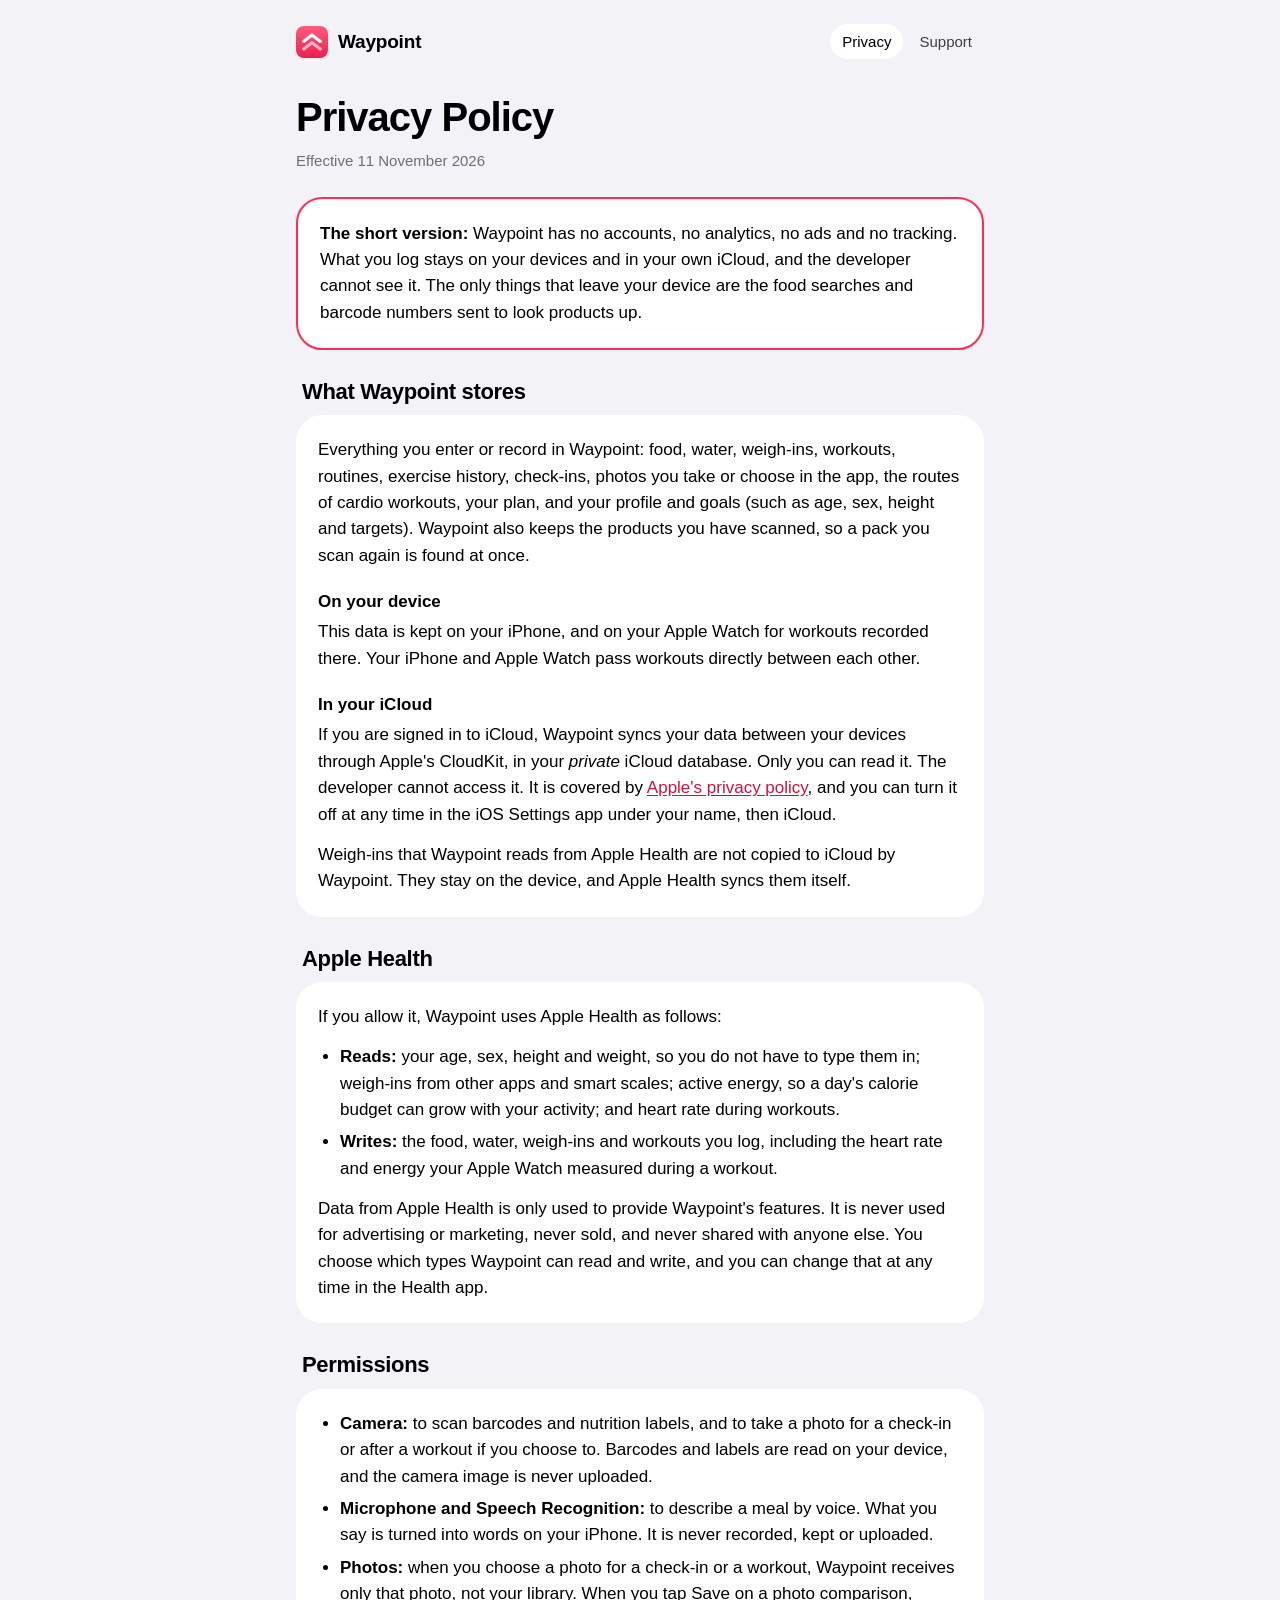
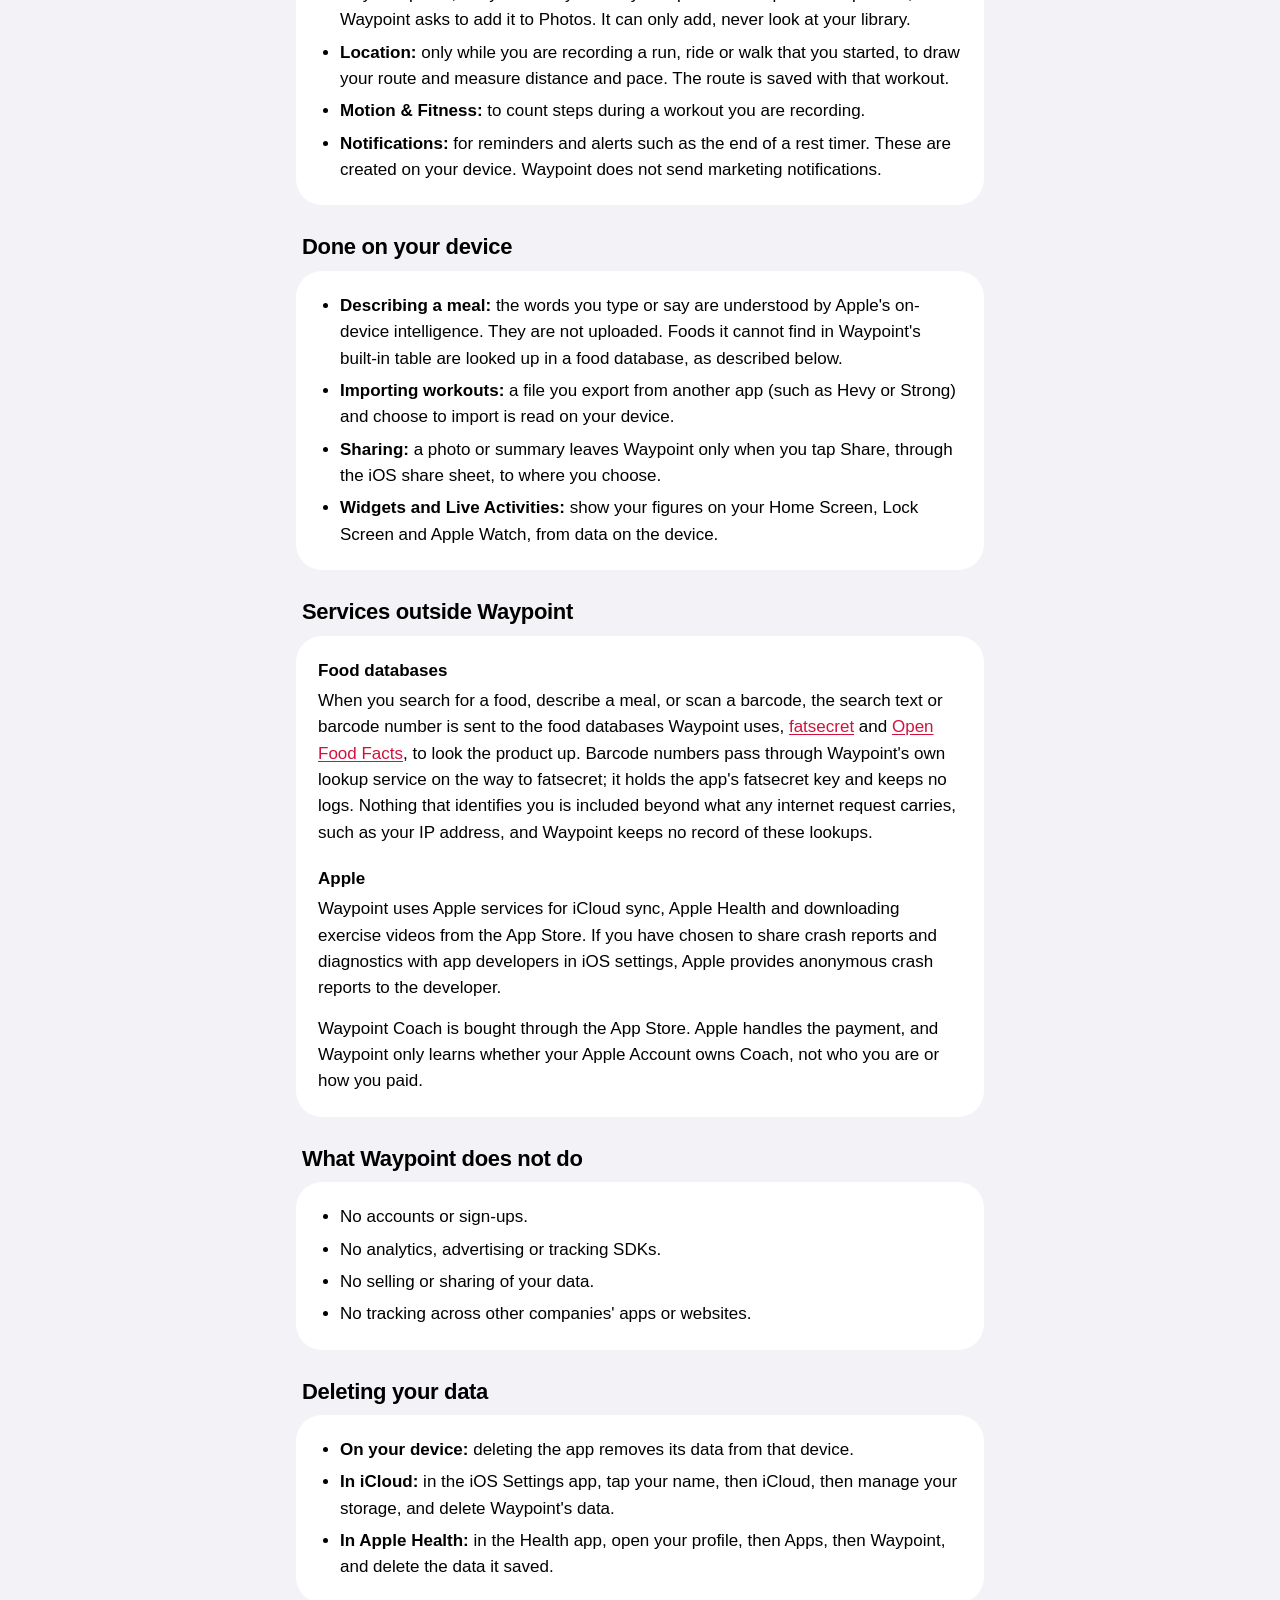
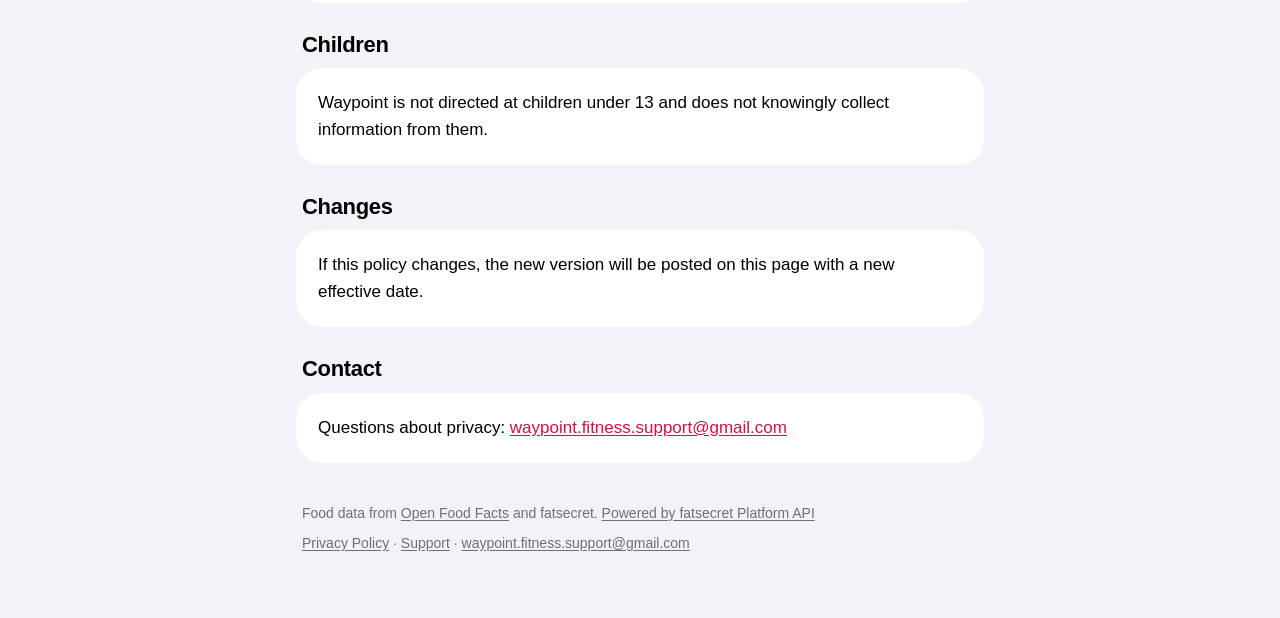
==== privacy.html @ 5600d0b0 "Updates to privacy policy" ====
<!DOCTYPE html>
<html lang="en">
<head>
<meta charset="utf-8">
<meta name="viewport" content="width=device-width, initial-scale=1">
<title>Waypoint Privacy Policy</title>
<meta name="description" content="How Waypoint handles your data.">
<meta name="theme-color" content="#f2f2f7" media="(prefers-color-scheme: light)">
<meta name="theme-color" content="#131922" media="(prefers-color-scheme: dark)">
<link rel="icon" type="image/png" href="images/favicon.png">
<link rel="apple-touch-icon" href="images/apple-touch-icon.png">
<link rel="stylesheet" href="styles.css">
</head>
<body>
<main>
<header class="site-header">
  <a class="brand" href="index.html"><img src="images/icon-256.png" alt="" width="32" height="32">Waypoint</a>
  <nav><a href="privacy.html" aria-current="page">Privacy</a><a href="support.html">Support</a></nav>
</header>

<h1>Privacy Policy</h1>
<p class="meta">Effective 11 November 2026</p>

<div class="card highlight">
  <p><strong>The short version:</strong> Waypoint has no accounts, no analytics, no ads and no tracking. What you log stays on your devices and in your own iCloud, and the developer cannot see it. The only things that leave your device are the food searches and barcode numbers sent to look products up.</p>
</div>

<section class="section">
<h2>What Waypoint stores</h2>
<div class="card">
  <p>Everything you enter or record in Waypoint: food, water, weigh-ins, workouts, routines, exercise history, check-ins, photos you take or choose in the app, the routes of cardio workouts, your plan, and your profile and goals (such as age, sex, height and targets). Waypoint also keeps the products you have scanned, so a pack you scan again is found at once.</p>
  <h3>On your device</h3>
  <p>This data is kept on your iPhone, and on your Apple Watch for workouts recorded there. Your iPhone and Apple Watch pass workouts directly between each other.</p>
  <h3>In your iCloud</h3>
  <p>If you are signed in to iCloud, Waypoint syncs your data between your devices through Apple's CloudKit, in your <em>private</em> iCloud database. Only you can read it. The developer cannot access it. It is covered by <a href="https://www.apple.com/legal/privacy/">Apple's privacy policy</a>, and you can turn it off at any time in the iOS Settings app under your name, then iCloud.</p>
  <p>Weigh-ins that Waypoint reads from Apple Health are not copied to iCloud by Waypoint. They stay on the device, and Apple Health syncs them itself.</p>
</div>
</section>

<section class="section">
<h2>Apple Health</h2>
<div class="card">
  <p>If you allow it, Waypoint uses Apple Health as follows:</p>
  <ul>
    <li><strong>Reads:</strong> your age, sex, height and weight, so you do not have to type them in; weigh-ins from other apps and smart scales; active energy, so a day's calorie budget can grow with your activity; and heart rate during workouts.</li>
    <li><strong>Writes:</strong> the food, water, weigh-ins and workouts you log, including the heart rate and energy your Apple Watch measured during a workout.</li>
  </ul>
  <p>Data from Apple Health is only used to provide Waypoint's features. It is never used for advertising or marketing, never sold, and never shared with anyone else. You choose which types Waypoint can read and write, and you can change that at any time in the Health app.</p>
</div>
</section>

<section class="section">
<h2>Permissions</h2>
<div class="card">
  <ul>
    <li><strong>Camera:</strong> to scan barcodes and nutrition labels, and to take a photo for a check-in or after a workout if you choose to. Barcodes and labels are read on your device, and the camera image is never uploaded.</li>
    <li><strong>Microphone and Speech Recognition:</strong> to describe a meal by voice. What you say is turned into words on your iPhone. It is never recorded, kept or uploaded.</li>
    <li><strong>Photos:</strong> when you choose a photo for a check-in or a workout, Waypoint receives only that photo, not your library. When you tap Save on a photo comparison, Waypoint asks to add it to Photos. It can only add, never look at your library.</li>
    <li><strong>Location:</strong> only while you are recording a run, ride or walk that you started, to draw your route and measure distance and pace. The route is saved with that workout.</li>
    <li><strong>Motion &amp; Fitness:</strong> to count steps during a workout you are recording.</li>
    <li><strong>Notifications:</strong> for reminders and alerts such as the end of a rest timer. These are created on your device. Waypoint does not send marketing notifications.</li>
  </ul>
</div>
</section>

<section class="section">
<h2>Done on your device</h2>
<div class="card">
  <ul>
    <li><strong>Describing a meal:</strong> the words you type or say are understood by Apple's on-device intelligence. They are not uploaded. Foods it cannot find in Waypoint's built-in table are looked up in a food database, as described below.</li>
    <li><strong>Importing workouts:</strong> a file you export from another app (such as Hevy or Strong) and choose to import is read on your device.</li>
    <li><strong>Sharing:</strong> a photo or summary leaves Waypoint only when you tap Share, through the iOS share sheet, to where you choose.</li>
    <li><strong>Widgets and Live Activities:</strong> show your figures on your Home Screen, Lock Screen and Apple Watch, from data on the device.</li>
  </ul>
</div>
</section>

<section class="section">
<h2>Services outside Waypoint</h2>
<div class="card">
  <h3>Food databases</h3>
  <p>When you search for a food, describe a meal, or scan a barcode, the search text or barcode number is sent to the food databases Waypoint uses, <a href="https://platform.fatsecret.com">fatsecret</a> and <a href="https://world.openfoodfacts.org">Open Food Facts</a>, to look the product up. Barcode numbers pass through Waypoint's own lookup service on the way to fatsecret; it holds the app's fatsecret key and keeps no logs. Nothing that identifies you is included beyond what any internet request carries, such as your IP address, and Waypoint keeps no record of these lookups.</p>
  <h3>Apple</h3>
  <p>Waypoint uses Apple services for iCloud sync, Apple Health and downloading exercise videos from the App Store. If you have chosen to share crash reports and diagnostics with app developers in iOS settings, Apple provides anonymous crash reports to the developer.</p>
  <p>Waypoint Coach is bought through the App Store. Apple handles the payment, and Waypoint only learns whether your Apple Account owns Coach, not who you are or how you paid.</p>
</div>
</section>

<section class="section">
<h2>What Waypoint does not do</h2>
<div class="card">
  <ul>
    <li>No accounts or sign-ups.</li>
    <li>No analytics, advertising or tracking SDKs.</li>
    <li>No selling or sharing of your data.</li>
    <li>No tracking across other companies' apps or websites.</li>
  </ul>
</div>
</section>

<section class="section">
<h2 id="deleting">Deleting your data</h2>
<div class="card">
  <ul>
    <li><strong>On your device:</strong> deleting the app removes its data from that device.</li>
    <li><strong>In iCloud:</strong> in the iOS Settings app, tap your name, then iCloud, then manage your storage, and delete Waypoint's data.</li>
    <li><strong>In Apple Health:</strong> in the Health app, open your profile, then Apps, then Waypoint, and delete the data it saved.</li>
  </ul>
</div>
</section>

<section class="section">
<h2>Children</h2>
<div class="card"><p>Waypoint is not directed at children under 13 and does not knowingly collect information from them.</p></div>
</section>

<section class="section">
<h2>Changes</h2>
<div class="card"><p>If this policy changes, the new version will be posted on this page with a new effective date.</p></div>
</section>

<section class="section">
<h2>Contact</h2>
<div class="card"><p>Questions about privacy: <a href="mailto:waypoint.fitness.support@gmail.com">waypoint.fitness.support@gmail.com</a></p></div>
</section>

<footer>
  <p>Food data from <a href="https://world.openfoodfacts.org">Open Food Facts</a> and fatsecret.
<!-- Begin fatsecret Platform API HTML Attribution Snippet -->
<a href="https://platform.fatsecret.com">Powered by fatsecret Platform API</a>
<!-- End fatsecret Platform API HTML Attribution Snippet --></p>
  <p><a href="privacy.html">Privacy Policy</a> &middot; <a href="support.html">Support</a> &middot; <a href="mailto:waypoint.fitness.support@gmail.com">waypoint.fitness.support@gmail.com</a></p>
</footer>
</main>
</body>
</html>
---- styles.css ----
/* Waypoint's site, in the app's own look: the default theme's grouped grey and
   white in light, its slate in dark, and the Move-ring pink as the one accent. */

:root {
  --canvas: #f2f2f7;
  --panel: #ffffff;
  --text: #000000;
  --secondary: #3c3c43;
  --tertiary: #6e6e76;
  --rule: #e3e3e8;
  --pink: #ff2d55;
  /* The pink darkened for text, so links clear 4.5:1 on white and grey. */
  --link: #d1123e;
  --training: #007aff;
  --weight: #af52de;
  --protein: #2bba4f;
  --radius: 26px;
}

@media (prefers-color-scheme: dark) {
  :root {
    --canvas: #131922;
    --panel: #202835;
    --text: #ffffff;
    --secondary: #c9d3e6;
    --tertiary: #9aa6bc;
    --rule: #2d3747;
    --pink: #ff375f;
    --link: #ff5c7a;
    --training: #0a84ff;
    --weight: #bf5af2;
    --protein: #30db5b;
  }
}

* { box-sizing: border-box; }

html { -webkit-text-size-adjust: 100%; }

body {
  margin: 0;
  background: var(--canvas);
  color: var(--text);
  font: 17px/1.55 -apple-system, BlinkMacSystemFont, "SF Pro Text", "Helvetica Neue", Arial, sans-serif;
}

main {
  max-width: 720px;
  margin: 0 auto;
  padding: 24px 16px 56px;
}

a { color: var(--link); text-underline-offset: 2px; }

/* Header */

.site-header {
  display: flex;
  align-items: center;
  justify-content: space-between;
  gap: 16px;
  margin-bottom: 36px;
}

.brand {
  display: flex;
  align-items: center;
  gap: 10px;
  color: var(--text);
  text-decoration: none;
  font-weight: 700;
  font-size: 19px;
  letter-spacing: -0.01em;
}

.brand img { width: 32px; height: 32px; border-radius: 8px; }

.site-header nav { display: flex; gap: 4px; }

.site-header nav a {
  color: var(--secondary);
  text-decoration: none;
  font-size: 15px;
  font-weight: 500;
  padding: 6px 12px;
  border-radius: 999px;
}

.site-header nav a:hover { color: var(--text); }

.site-header nav a[aria-current="page"] {
  color: var(--text);
  background: var(--panel);
}

/* Type */

h1 {
  font-size: 40px;
  line-height: 1.1;
  margin: 0 0 10px;
  letter-spacing: -0.025em;
}

h2 {
  font-size: 22px;
  line-height: 1.25;
  margin: 0 0 10px;
  letter-spacing: -0.015em;
}

h3 { font-size: 17px; margin: 20px 0 4px; }

p, ul { margin: 0 0 14px; }

ul { padding-left: 22px; }

li { margin-bottom: 6px; }

.lede { font-size: 19px; color: var(--secondary); margin-bottom: 28px; }

.meta { color: var(--tertiary); font-size: 15px; margin-bottom: 24px; }

/* Cards, as the app's panels */

.card {
  background: var(--panel);
  border-radius: var(--radius);
  padding: 22px 22px 8px;
  margin-bottom: 14px;
}

.card > :last-child { margin-bottom: 14px; }

.card h3:first-child { margin-top: 0; }

.card.highlight { border: 2px solid var(--pink); }

/* Home */

.hero {
  position: relative;
  overflow: hidden;
  background: var(--panel);
  border-radius: var(--radius);
  padding: 36px 24px 32px;
  margin-bottom: 14px;
}

.hero .chevrons {
  position: absolute;
  right: -40px;
  top: -30px;
  width: 260px;
  height: auto;
  color: var(--pink);
  opacity: 0.12;
  pointer-events: none;
}

.hero > * { position: relative; }

.hero .icon {
  width: 88px;
  height: 88px;
  border-radius: 20px;
  margin-bottom: 18px;
  box-shadow: 0 8px 24px rgba(255, 45, 85, 0.25);
}

.hero h1 { font-size: 44px; }

.hero .lede { margin-bottom: 0; }

.features {
  display: grid;
  grid-template-columns: repeat(2, minmax(0, 1fr));
  gap: 14px;
  margin-bottom: 14px;
}

.feature {
  background: var(--panel);
  border-radius: var(--radius);
  padding: 20px;
}

.feature .dot {
  display: block;
  width: 12px;
  height: 12px;
  border-radius: 50%;
  margin-bottom: 12px;
}

.feature h2 { font-size: 19px; margin-bottom: 6px; }

.feature p { color: var(--secondary); font-size: 15px; margin: 0; }

.links {
  display: grid;
  grid-template-columns: repeat(auto-fit, minmax(200px, 1fr));
  gap: 14px;
}

.link-card {
  display: block;
  background: var(--panel);
  border-radius: var(--radius);
  padding: 18px 20px;
  color: var(--text);
  text-decoration: none;
}

.link-card strong { display: block; font-size: 17px; }

.link-card span { color: var(--secondary); font-size: 15px; }

.link-card:hover strong { color: var(--link); }

/* Policy sections */

.section { margin-top: 28px; }

.section > h2 { padding: 0 6px; }

/* Footer */

footer {
  margin-top: 40px;
  padding: 0 6px;
  color: var(--tertiary);
  font-size: 14px;
}

footer p { margin: 0 0 8px; }

footer a { color: var(--tertiary); }

@media (max-width: 480px) {
  .features { grid-template-columns: 1fr; }
  h1 { font-size: 34px; }
  .hero h1 { font-size: 38px; }
  .site-header nav a { padding: 6px 9px; }
  .card { padding: 18px 18px 6px; }
}
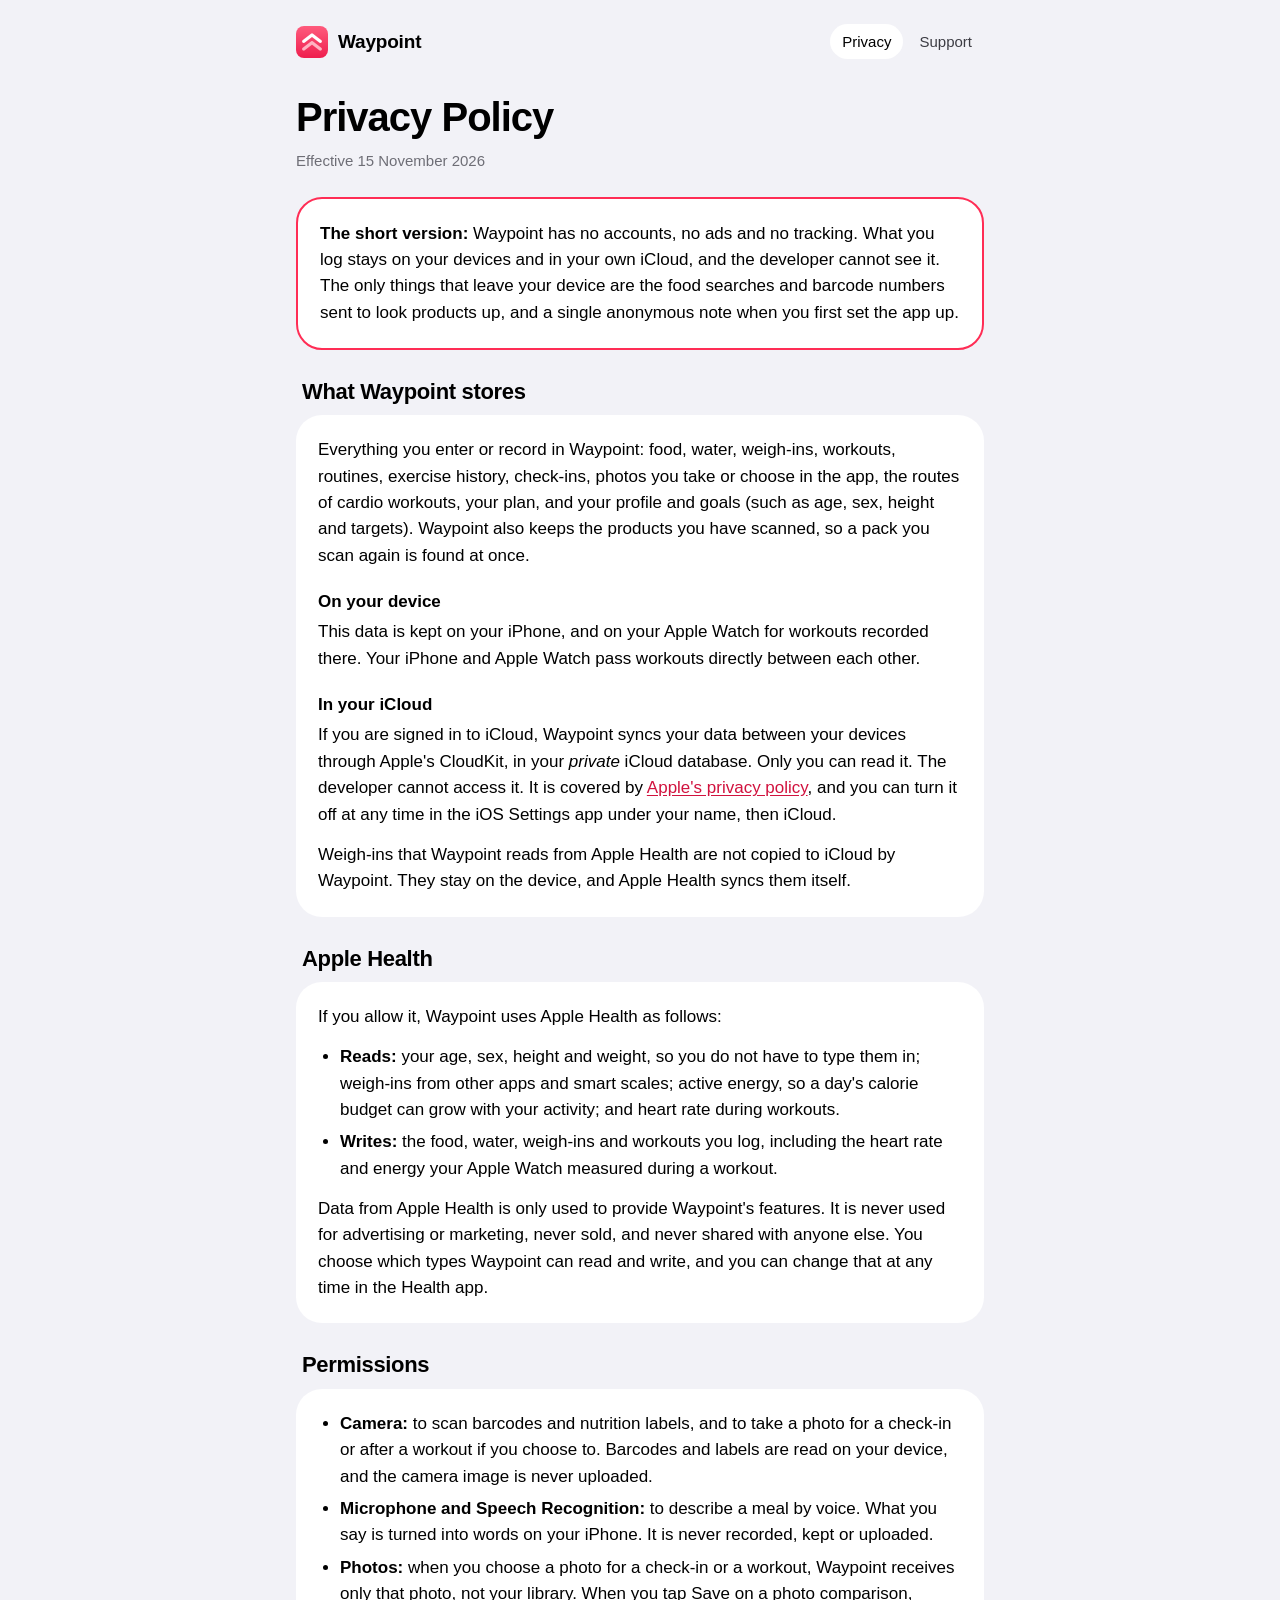
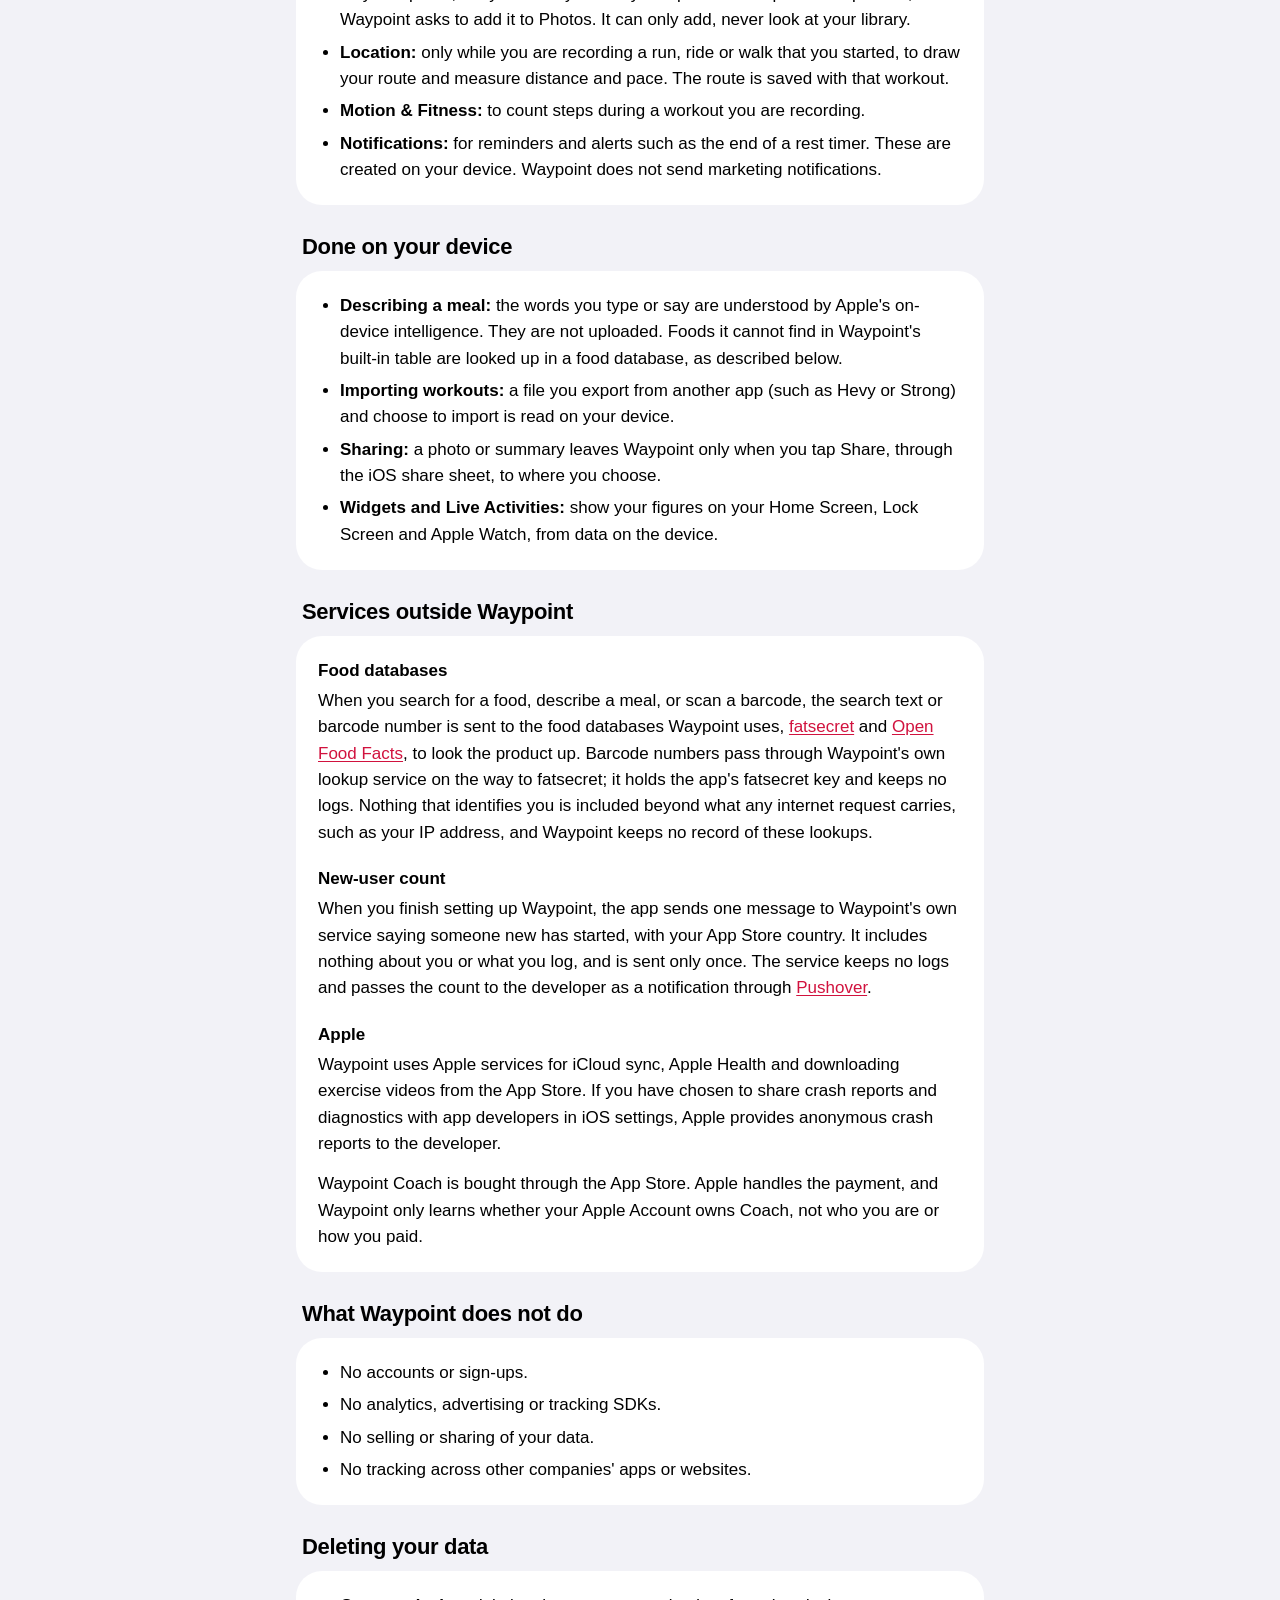
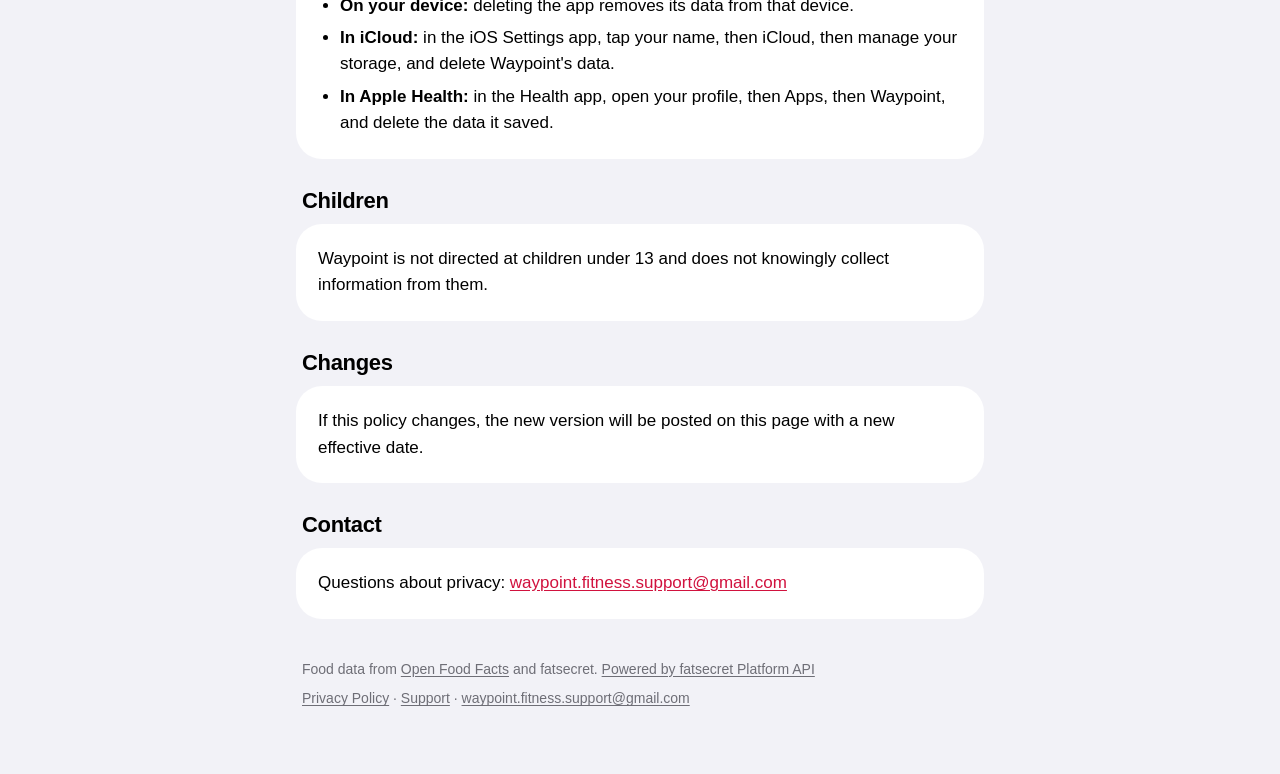
==== commit 63e85439: "Privacy policy: the new-user count Waypoint 1.1 sends one anonymous message when onboarding finishes" ====
--- a/privacy.html
+++ b/privacy.html
@@ -19,10 +19,10 @@
 </header>
 
 <h1>Privacy Policy</h1>
-<p class="meta">Effective 11 November 2026</p>
+<p class="meta">Effective 15 November 2026</p>
 
 <div class="card highlight">
-  <p><strong>The short version:</strong> Waypoint has no accounts, no analytics, no ads and no tracking. What you log stays on your devices and in your own iCloud, and the developer cannot see it. The only things that leave your device are the food searches and barcode numbers sent to look products up.</p>
+  <p><strong>The short version:</strong> Waypoint has no accounts, no ads and no tracking. What you log stays on your devices and in your own iCloud, and the developer cannot see it. The only things that leave your device are the food searches and barcode numbers sent to look products up, and a single anonymous note when you first set the app up.</p>
 </div>
 
 <section class="section">
@@ -80,6 +80,8 @@
 <div class="card">
   <h3>Food databases</h3>
   <p>When you search for a food, describe a meal, or scan a barcode, the search text or barcode number is sent to the food databases Waypoint uses, <a href="https://platform.fatsecret.com">fatsecret</a> and <a href="https://world.openfoodfacts.org">Open Food Facts</a>, to look the product up. Barcode numbers pass through Waypoint's own lookup service on the way to fatsecret; it holds the app's fatsecret key and keeps no logs. Nothing that identifies you is included beyond what any internet request carries, such as your IP address, and Waypoint keeps no record of these lookups.</p>
+  <h3>New-user count</h3>
+  <p>When you finish setting up Waypoint, the app sends one message to Waypoint's own service saying someone new has started, with your App Store country. It includes nothing about you or what you log, and is sent only once. The service keeps no logs and passes the count to the developer as a notification through <a href="https://pushover.net">Pushover</a>.</p>
   <h3>Apple</h3>
   <p>Waypoint uses Apple services for iCloud sync, Apple Health and downloading exercise videos from the App Store. If you have chosen to share crash reports and diagnostics with app developers in iOS settings, Apple provides anonymous crash reports to the developer.</p>
   <p>Waypoint Coach is bought through the App Store. Apple handles the payment, and Waypoint only learns whether your Apple Account owns Coach, not who you are or how you paid.</p>
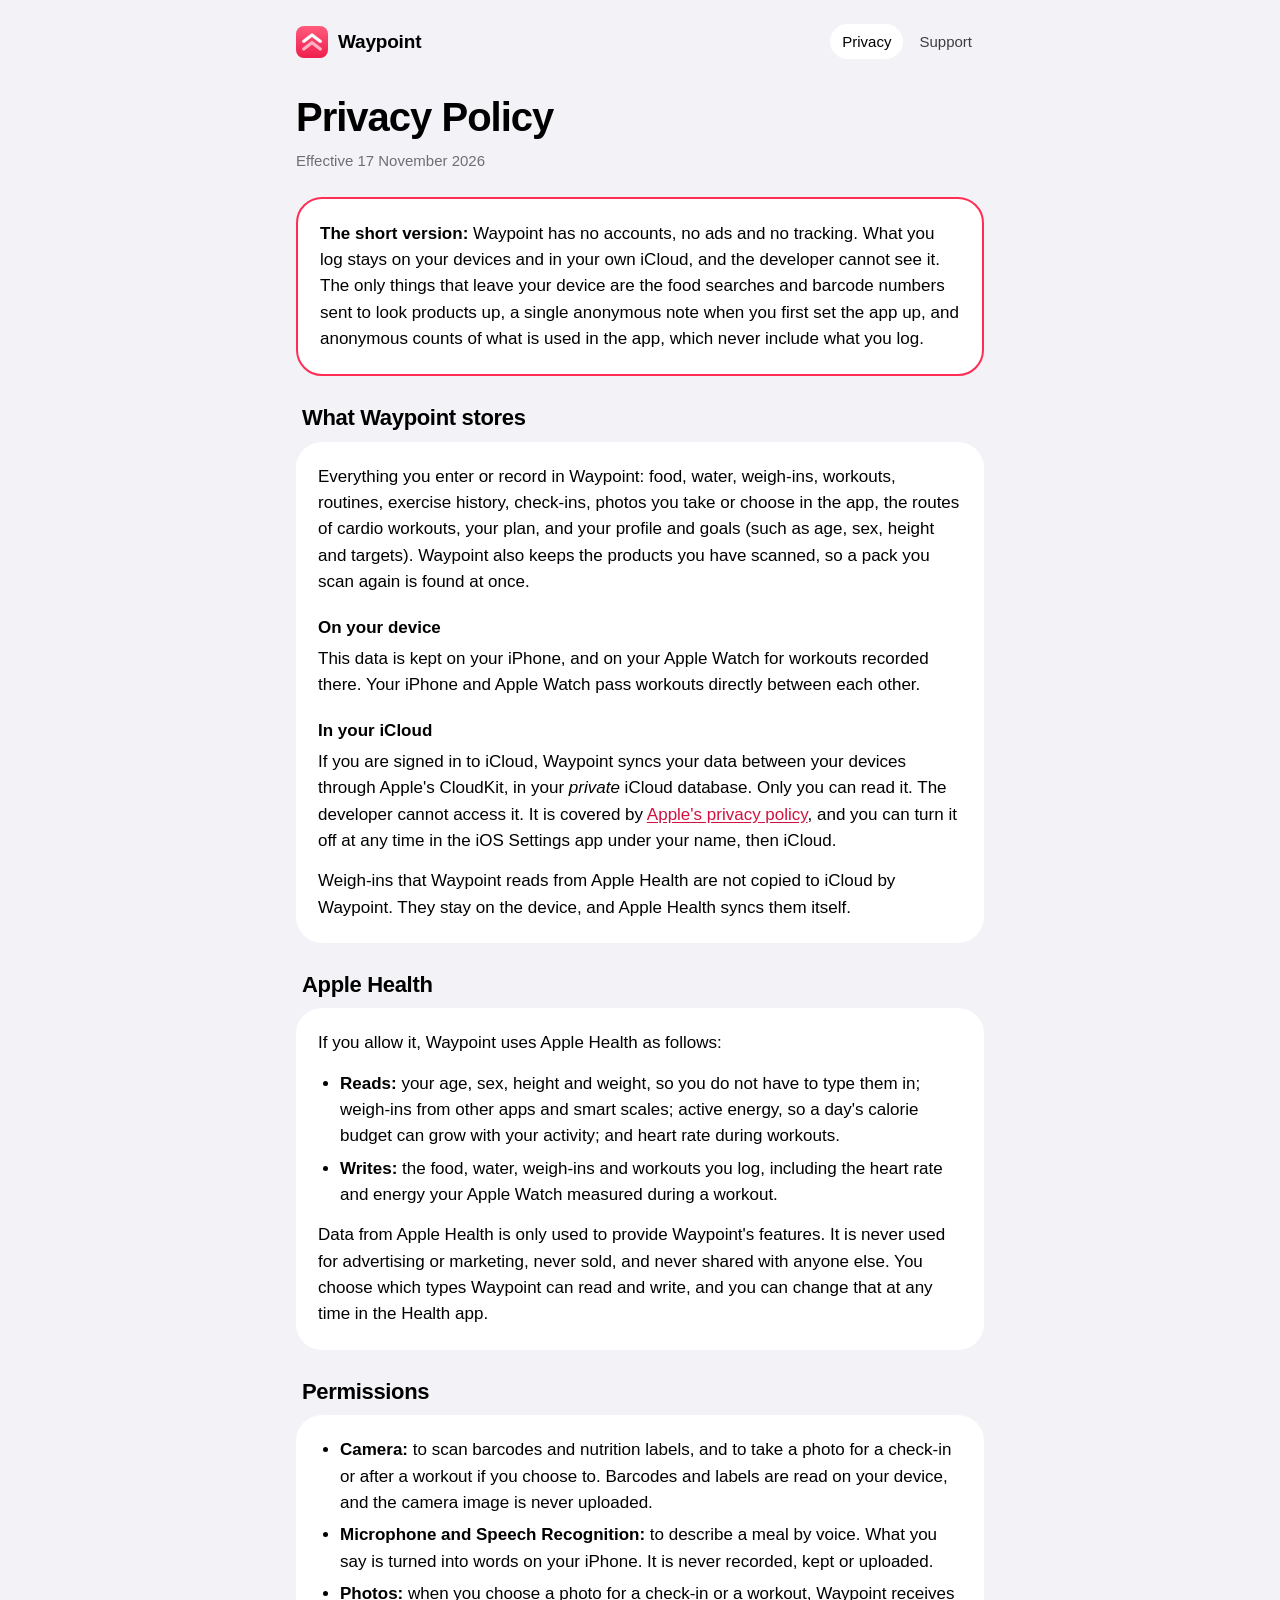
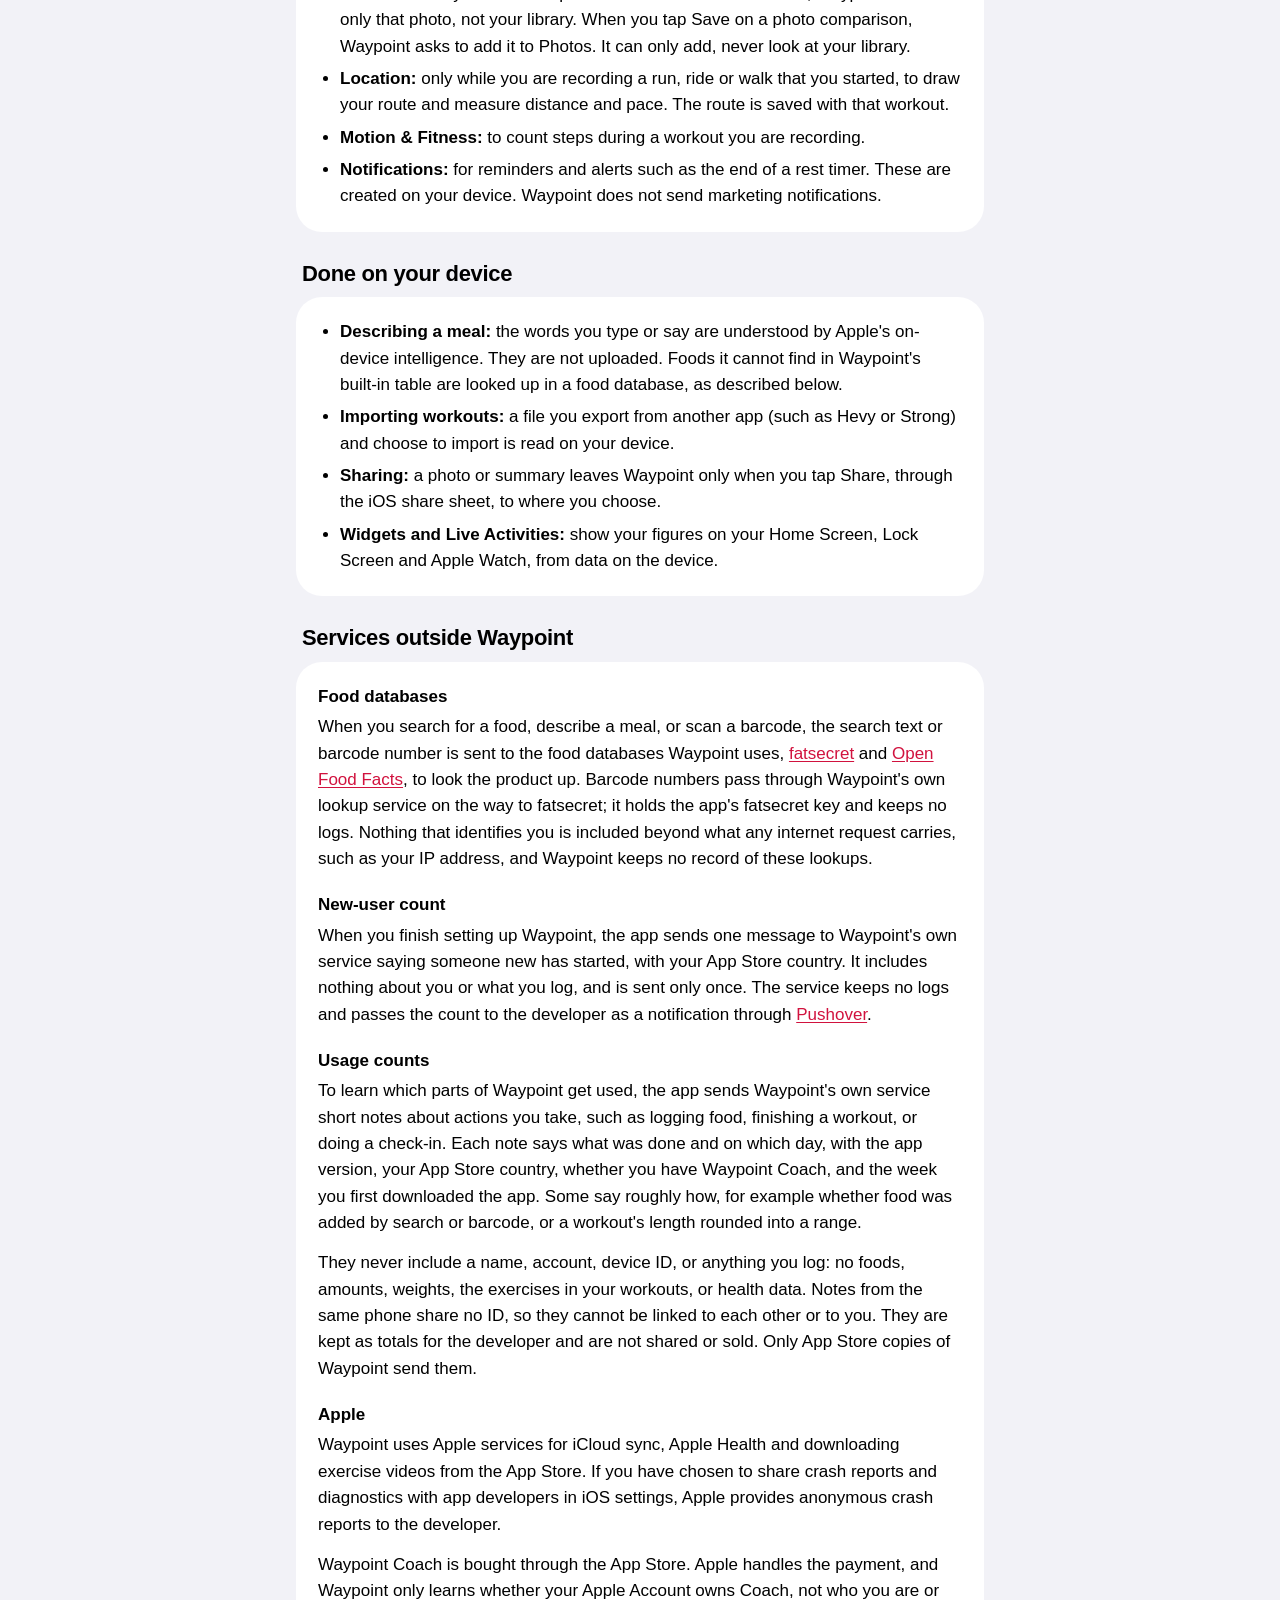
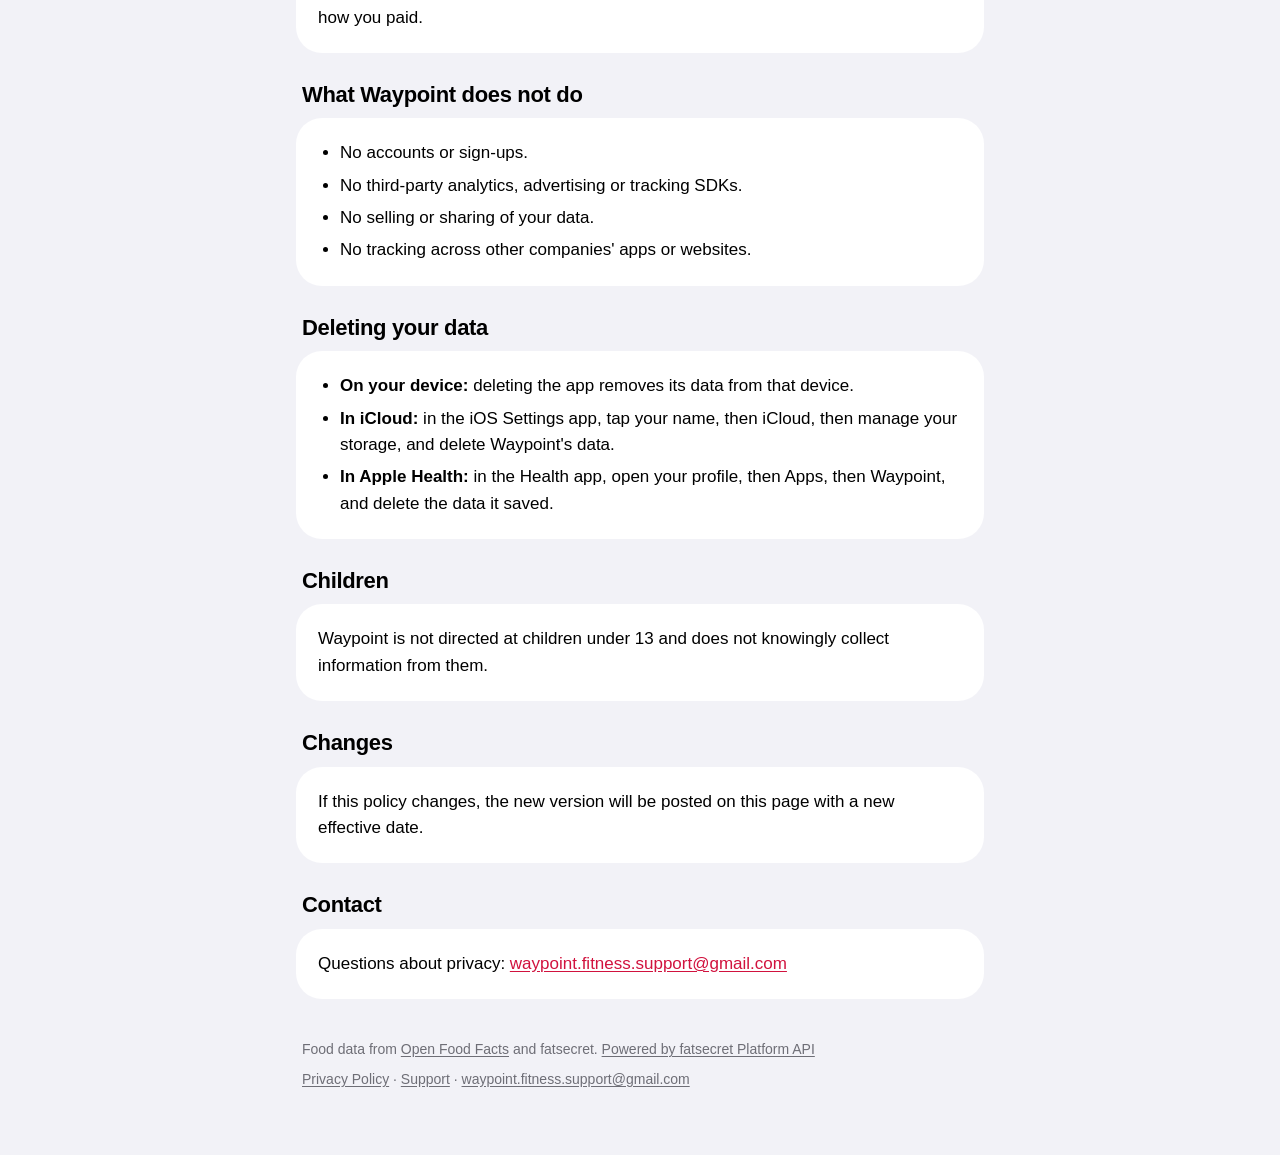
==== commit e43ef885: "Privacy policy: anonymous usage counts Co-Authored-By: Claude Opus 5.5 <noreply@anthropic.com>" ====
--- a/privacy.html
+++ b/privacy.html
@@ -19,10 +19,10 @@
 </header>
 
 <h1>Privacy Policy</h1>
-<p class="meta">Effective 15 November 2026</p>
+<p class="meta">Effective 17 November 2026</p>
 
 <div class="card highlight">
-  <p><strong>The short version:</strong> Waypoint has no accounts, no ads and no tracking. What you log stays on your devices and in your own iCloud, and the developer cannot see it. The only things that leave your device are the food searches and barcode numbers sent to look products up, and a single anonymous note when you first set the app up.</p>
+  <p><strong>The short version:</strong> Waypoint has no accounts, no ads and no tracking. What you log stays on your devices and in your own iCloud, and the developer cannot see it. The only things that leave your device are the food searches and barcode numbers sent to look products up, a single anonymous note when you first set the app up, and anonymous counts of what is used in the app, which never include what you log.</p>
 </div>
 
 <section class="section">
@@ -82,6 +82,9 @@
   <p>When you search for a food, describe a meal, or scan a barcode, the search text or barcode number is sent to the food databases Waypoint uses, <a href="https://platform.fatsecret.com">fatsecret</a> and <a href="https://world.openfoodfacts.org">Open Food Facts</a>, to look the product up. Barcode numbers pass through Waypoint's own lookup service on the way to fatsecret; it holds the app's fatsecret key and keeps no logs. Nothing that identifies you is included beyond what any internet request carries, such as your IP address, and Waypoint keeps no record of these lookups.</p>
   <h3>New-user count</h3>
   <p>When you finish setting up Waypoint, the app sends one message to Waypoint's own service saying someone new has started, with your App Store country. It includes nothing about you or what you log, and is sent only once. The service keeps no logs and passes the count to the developer as a notification through <a href="https://pushover.net">Pushover</a>.</p>
+  <h3>Usage counts</h3>
+  <p>To learn which parts of Waypoint get used, the app sends Waypoint's own service short notes about actions you take, such as logging food, finishing a workout, or doing a check-in. Each note says what was done and on which day, with the app version, your App Store country, whether you have Waypoint Coach, and the week you first downloaded the app. Some say roughly how, for example whether food was added by search or barcode, or a workout's length rounded into a range.</p>
+  <p>They never include a name, account, device ID, or anything you log: no foods, amounts, weights, the exercises in your workouts, or health data. Notes from the same phone share no ID, so they cannot be linked to each other or to you. They are kept as totals for the developer and are not shared or sold. Only App Store copies of Waypoint send them.</p>
   <h3>Apple</h3>
   <p>Waypoint uses Apple services for iCloud sync, Apple Health and downloading exercise videos from the App Store. If you have chosen to share crash reports and diagnostics with app developers in iOS settings, Apple provides anonymous crash reports to the developer.</p>
   <p>Waypoint Coach is bought through the App Store. Apple handles the payment, and Waypoint only learns whether your Apple Account owns Coach, not who you are or how you paid.</p>
@@ -93,7 +96,7 @@
 <div class="card">
   <ul>
     <li>No accounts or sign-ups.</li>
-    <li>No analytics, advertising or tracking SDKs.</li>
+    <li>No third-party analytics, advertising or tracking SDKs.</li>
     <li>No selling or sharing of your data.</li>
     <li>No tracking across other companies' apps or websites.</li>
   </ul>
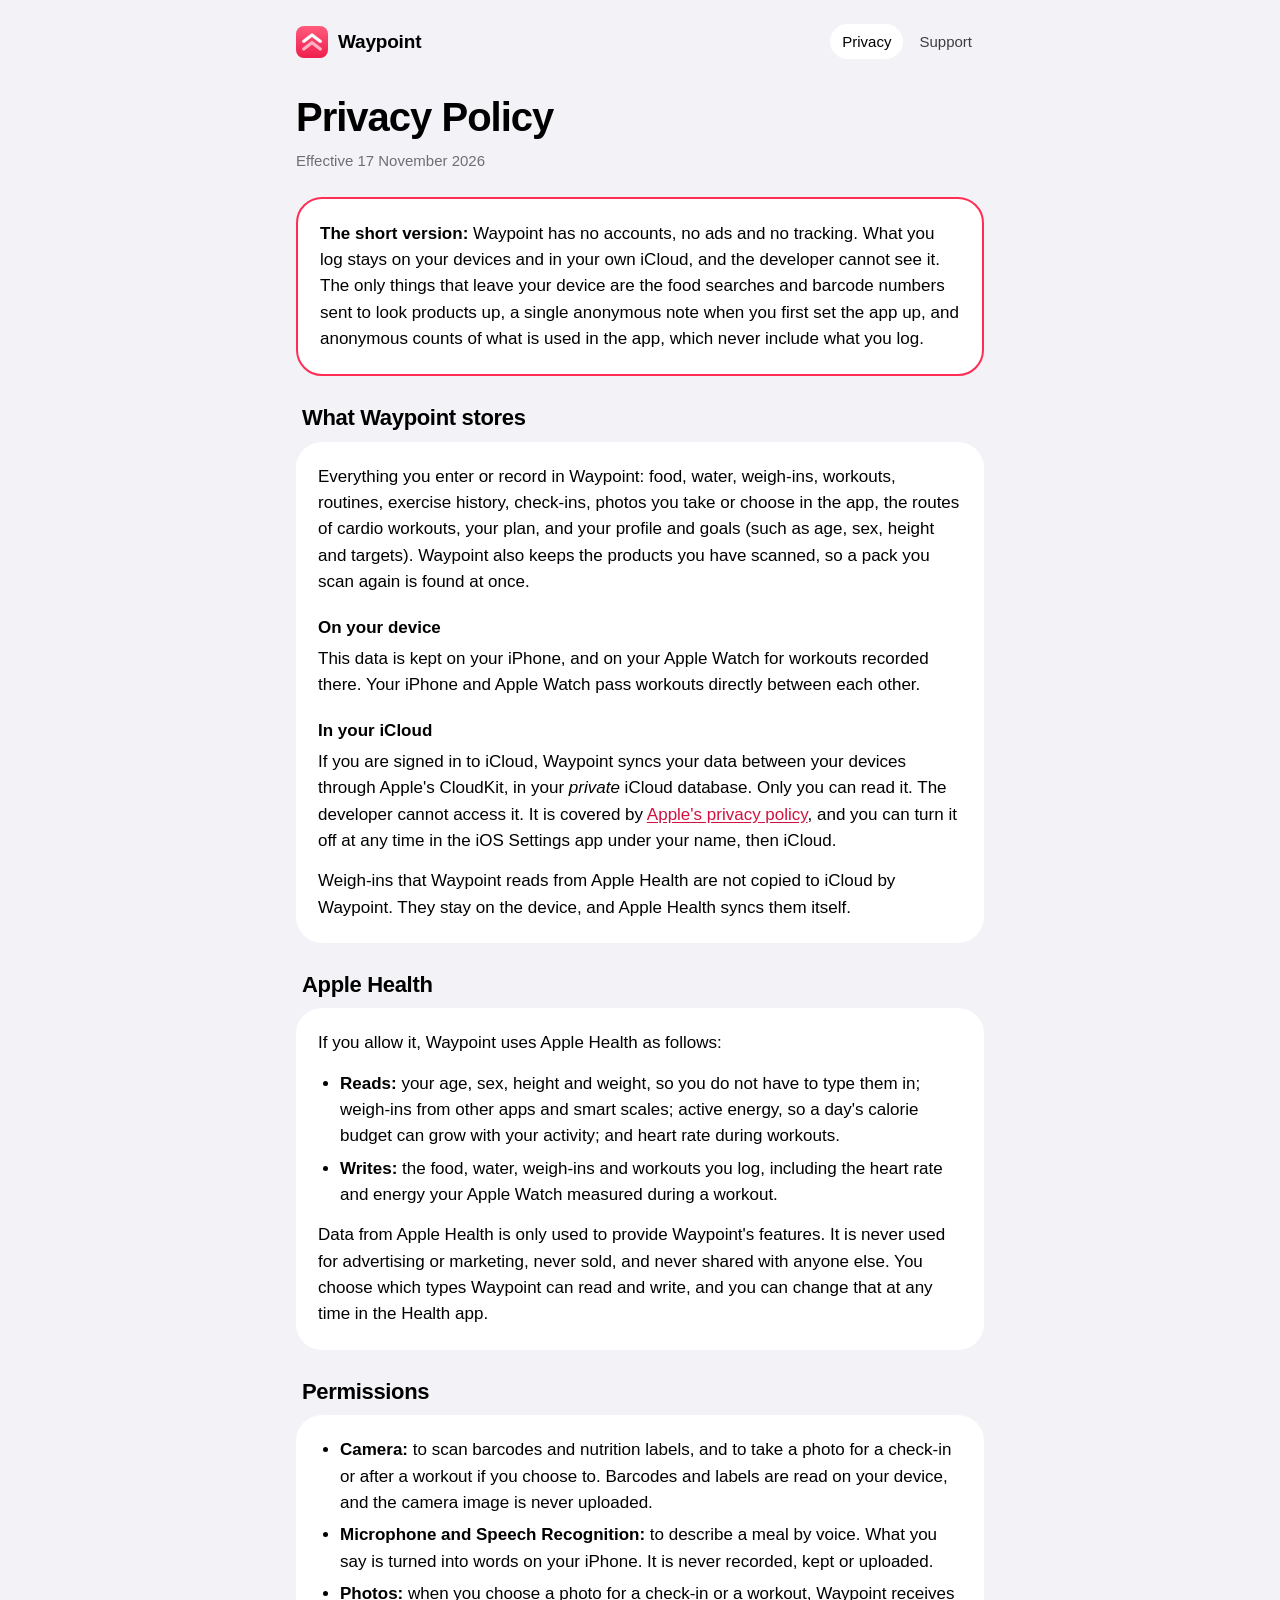
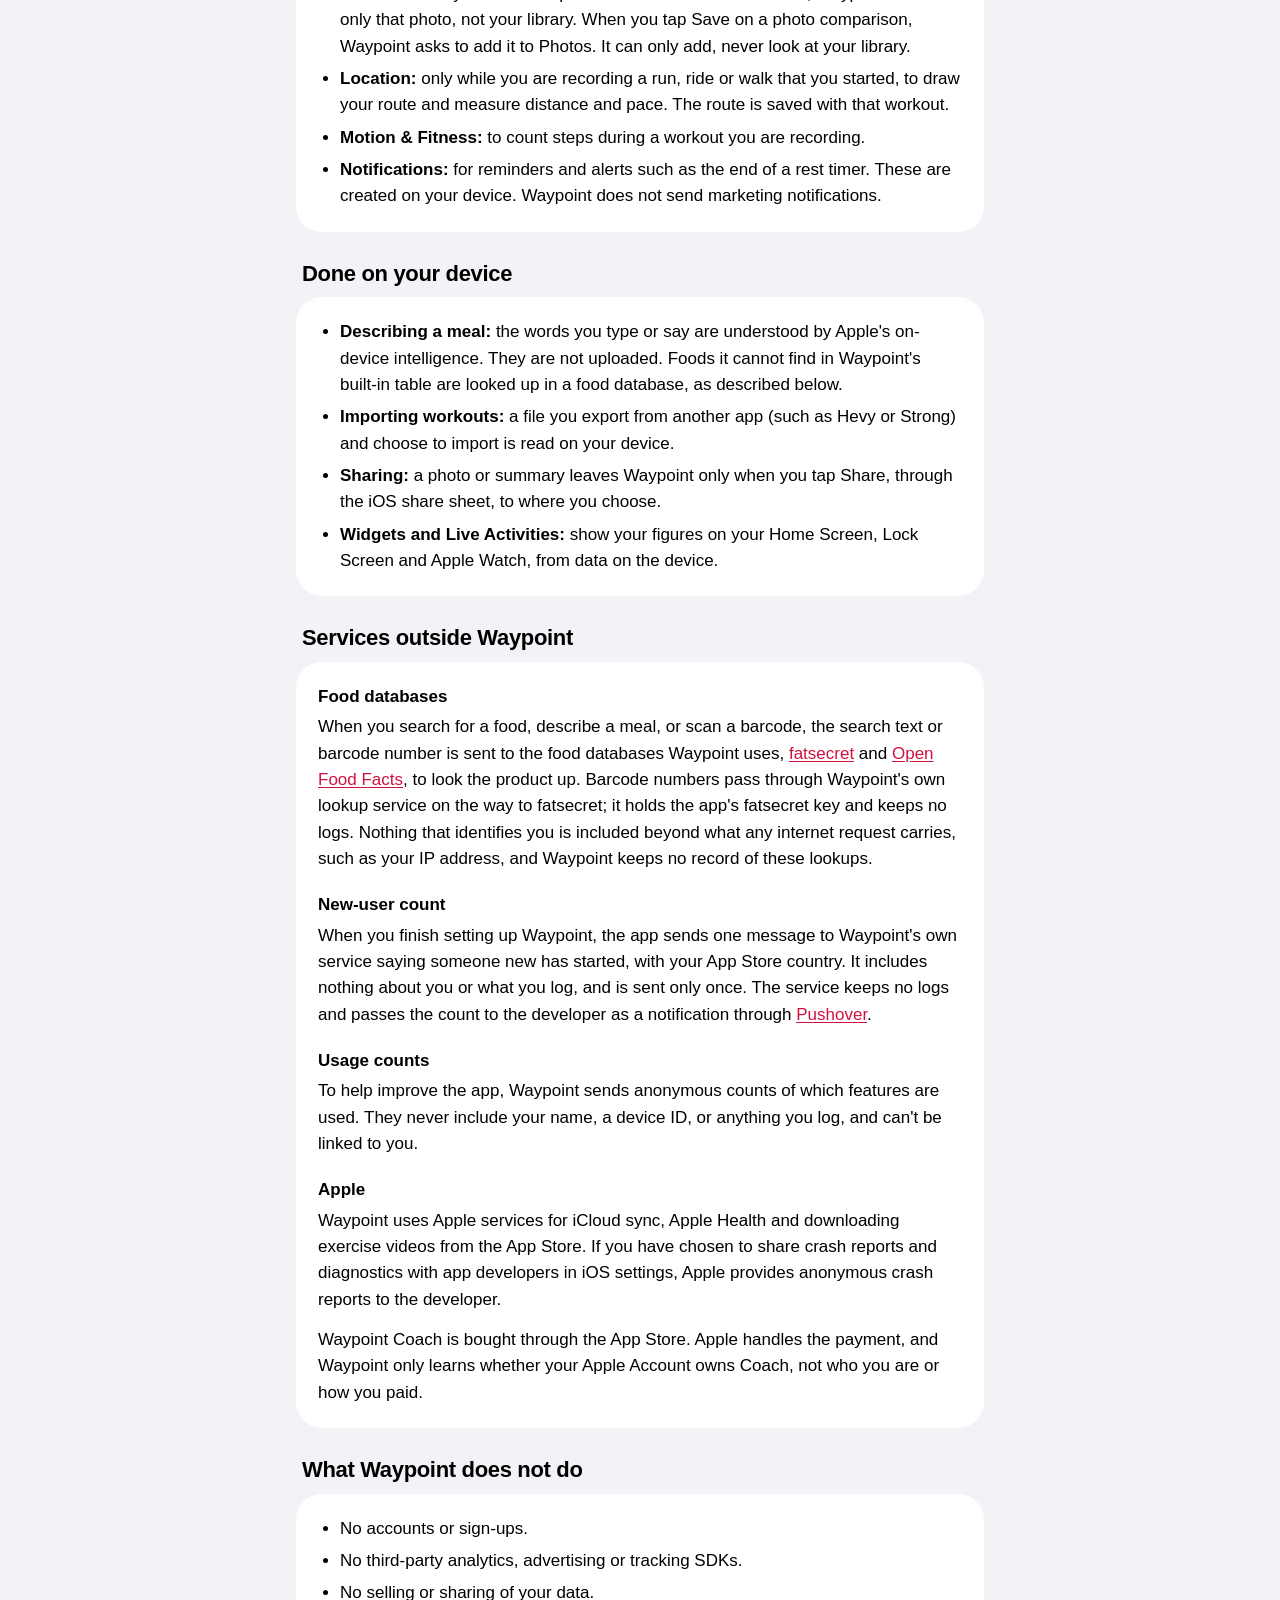
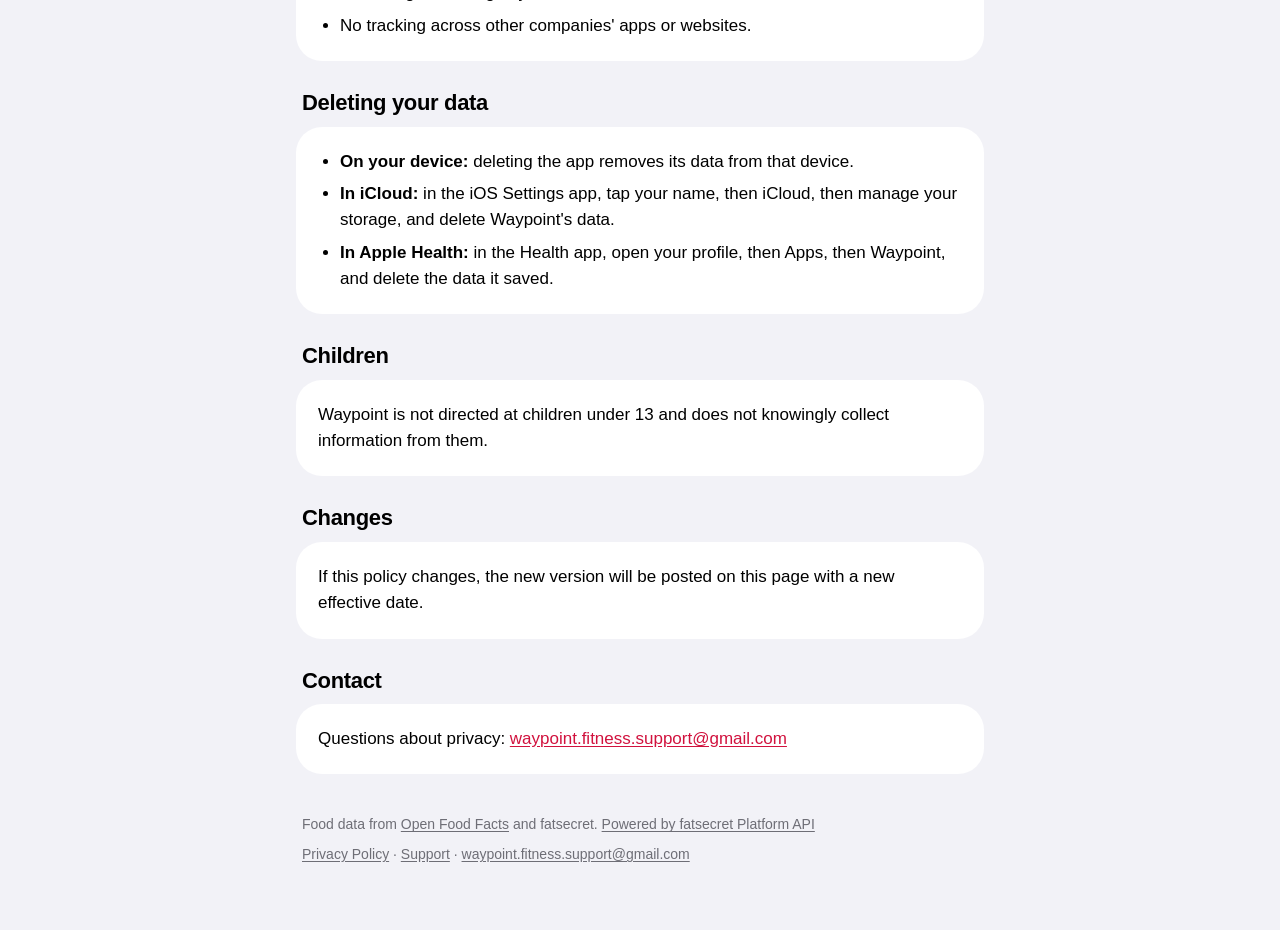
==== commit 55d644e3: "Privacy policy: shorter usage counts section Co-Authored-By: Claude Opus 5.5 <noreply@anthropic.com>" ====
--- a/privacy.html
+++ b/privacy.html
@@ -83,8 +83,7 @@
   <h3>New-user count</h3>
   <p>When you finish setting up Waypoint, the app sends one message to Waypoint's own service saying someone new has started, with your App Store country. It includes nothing about you or what you log, and is sent only once. The service keeps no logs and passes the count to the developer as a notification through <a href="https://pushover.net">Pushover</a>.</p>
   <h3>Usage counts</h3>
-  <p>To learn which parts of Waypoint get used, the app sends Waypoint's own service short notes about actions you take, such as logging food, finishing a workout, or doing a check-in. Each note says what was done and on which day, with the app version, your App Store country, whether you have Waypoint Coach, and the week you first downloaded the app. Some say roughly how, for example whether food was added by search or barcode, or a workout's length rounded into a range.</p>
-  <p>They never include a name, account, device ID, or anything you log: no foods, amounts, weights, the exercises in your workouts, or health data. Notes from the same phone share no ID, so they cannot be linked to each other or to you. They are kept as totals for the developer and are not shared or sold. Only App Store copies of Waypoint send them.</p>
+  <p>To help improve the app, Waypoint sends anonymous counts of which features are used. They never include your name, a device ID, or anything you log, and can't be linked to you.</p>
   <h3>Apple</h3>
   <p>Waypoint uses Apple services for iCloud sync, Apple Health and downloading exercise videos from the App Store. If you have chosen to share crash reports and diagnostics with app developers in iOS settings, Apple provides anonymous crash reports to the developer.</p>
   <p>Waypoint Coach is bought through the App Store. Apple handles the payment, and Waypoint only learns whether your Apple Account owns Coach, not who you are or how you paid.</p>
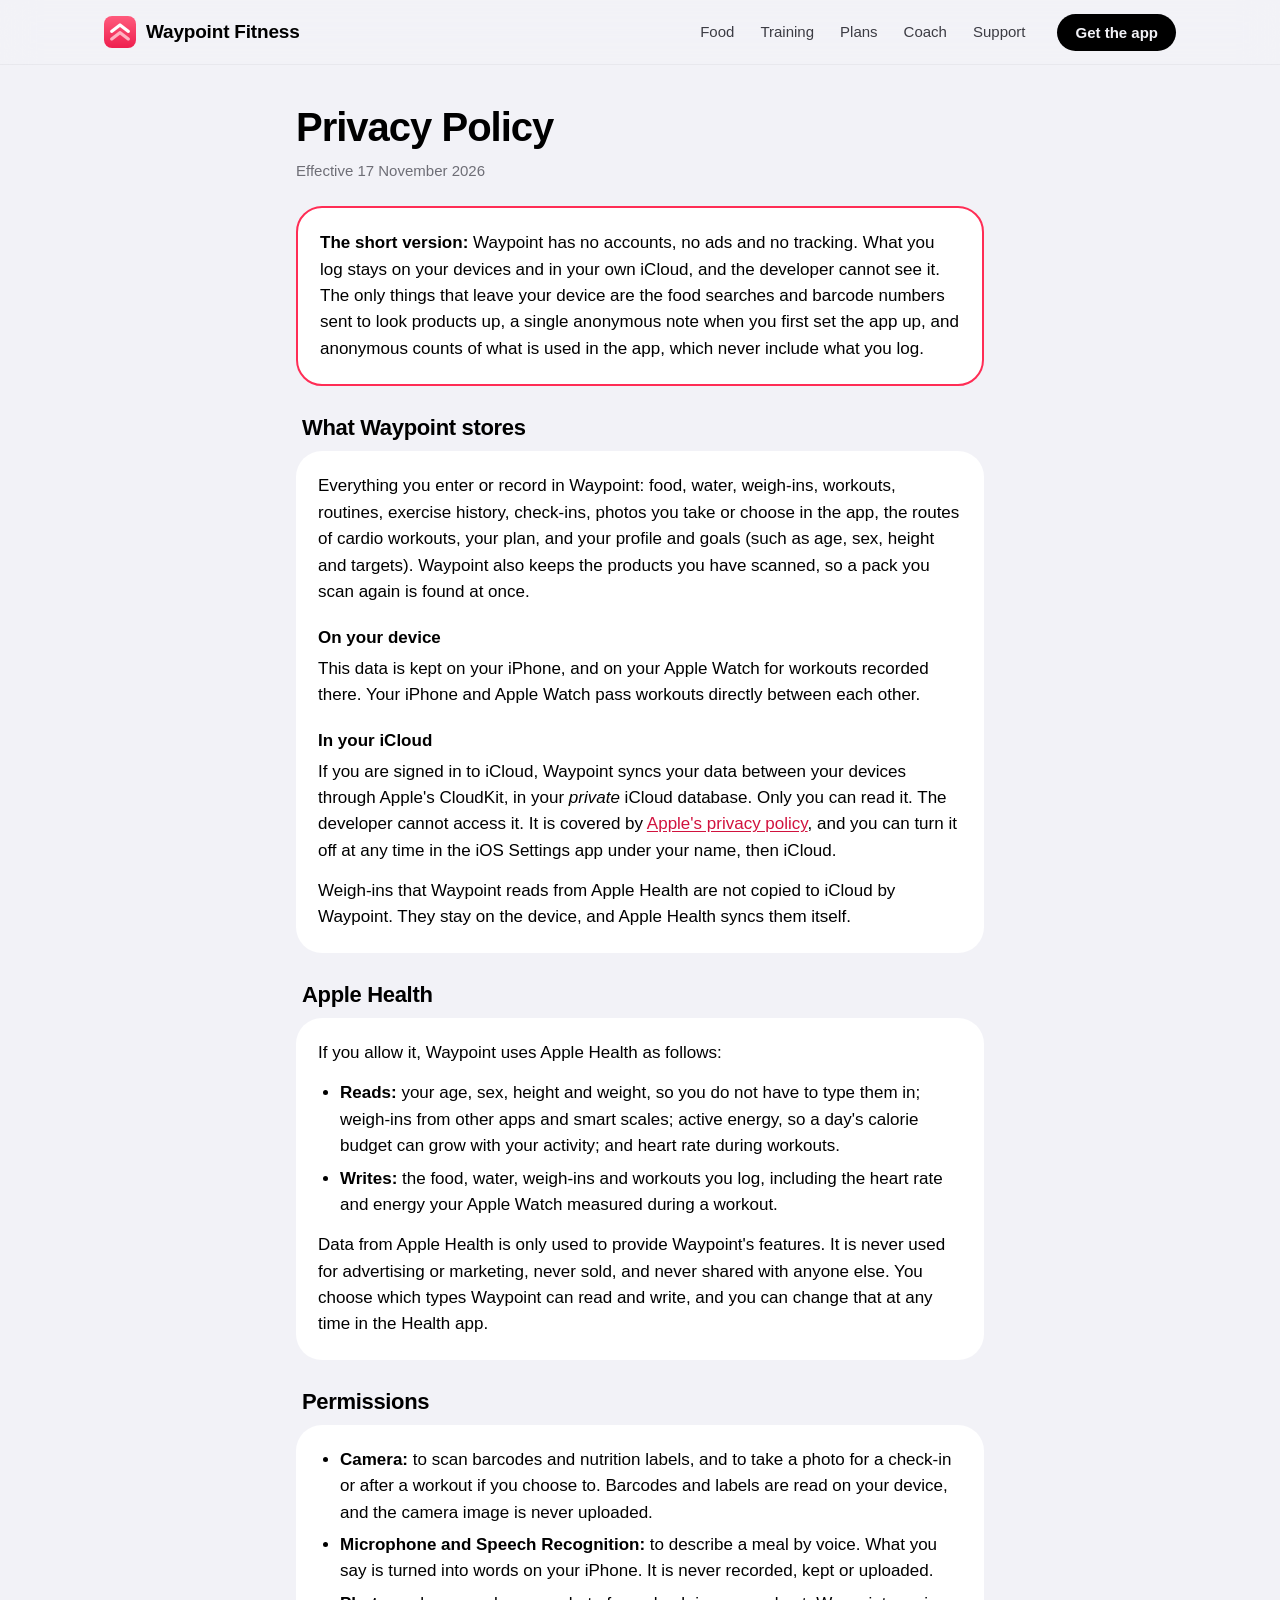
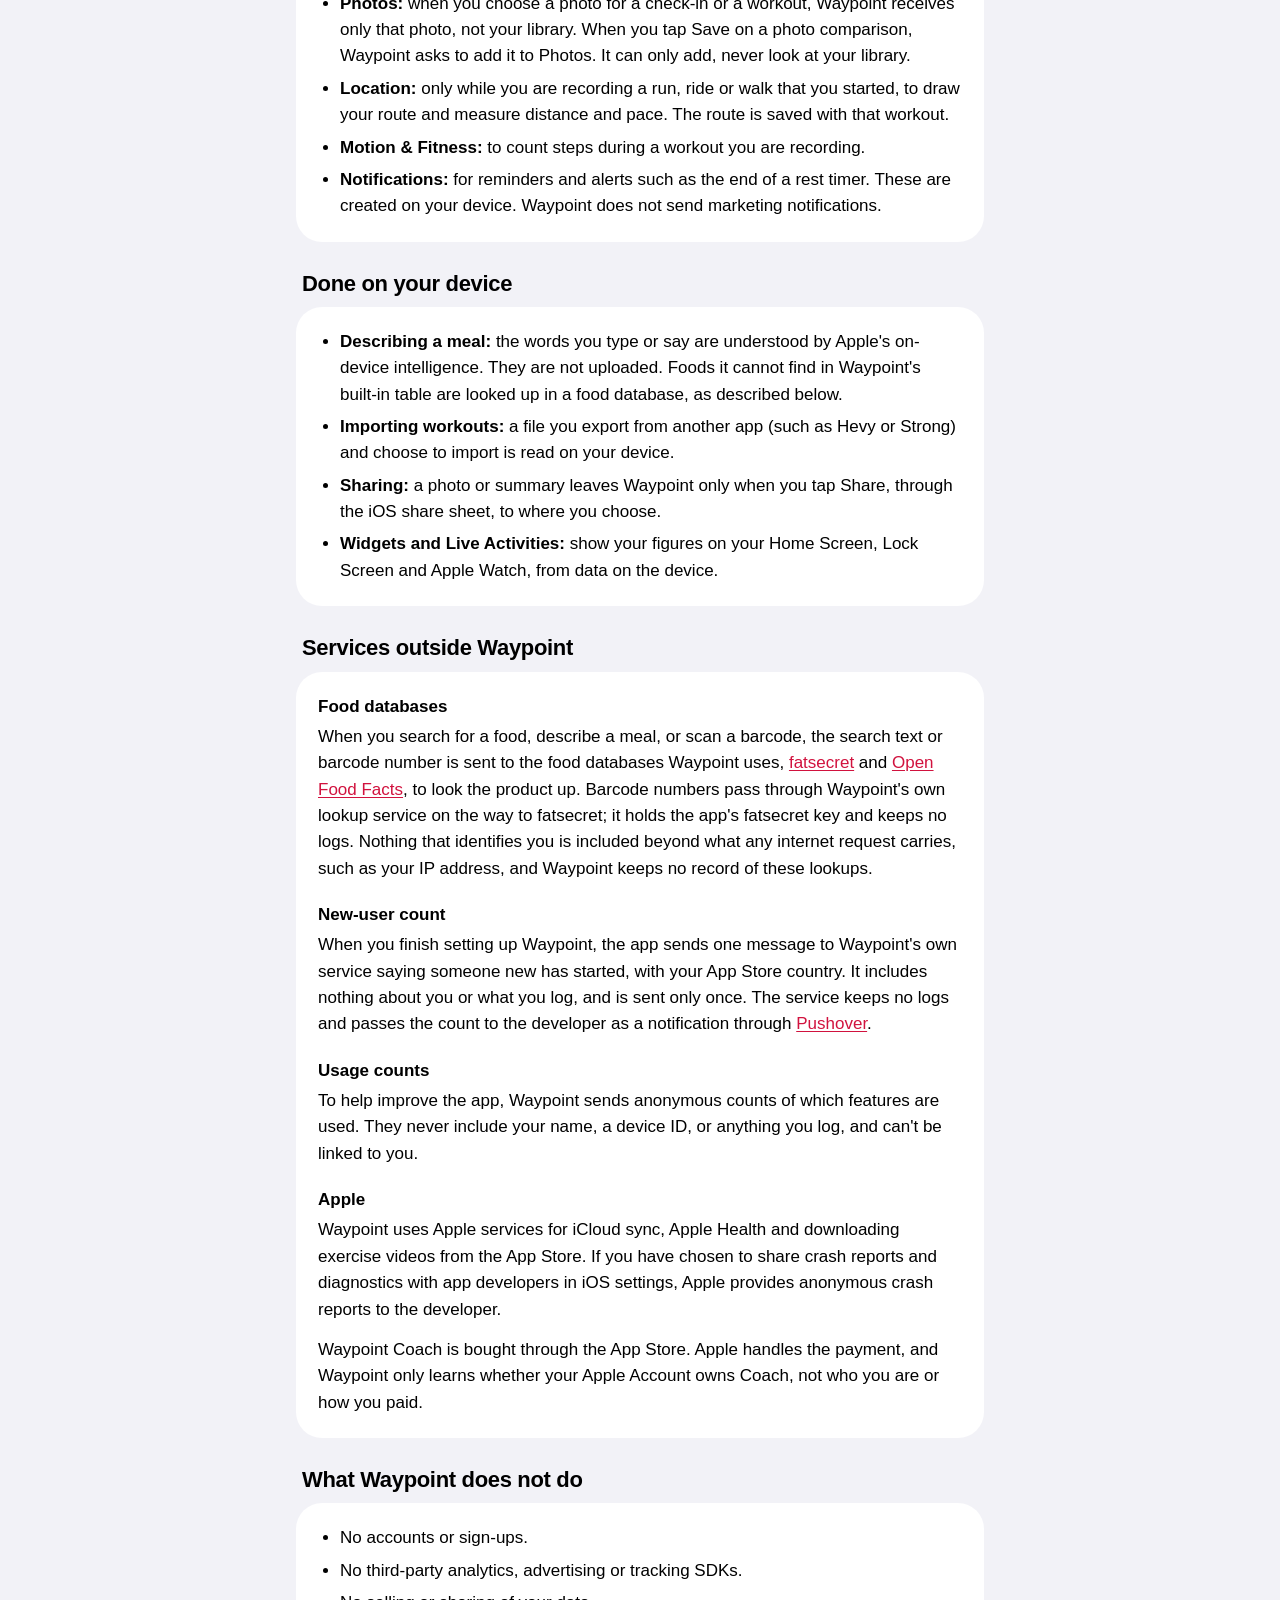
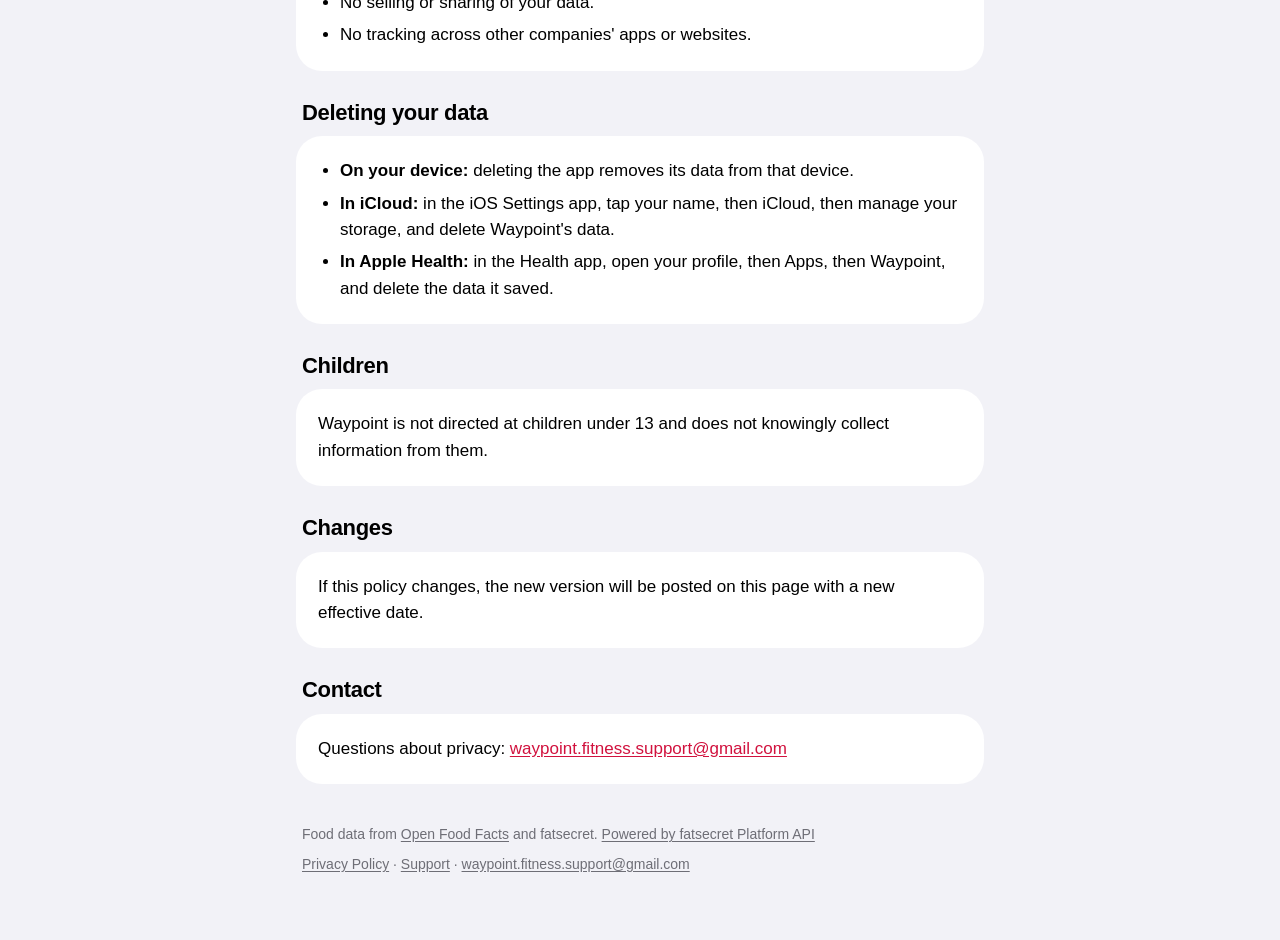
==== commit 2100c703: "Landing page for Waypoint Fitness The home page is rebuilt as a landing page: hero, Food, Training, " ====
--- a/privacy.html
+++ b/privacy.html
@@ -12,11 +12,21 @@
 <link rel="stylesheet" href="styles.css">
 </head>
 <body>
+<header class="top">
+  <div class="wrap top-inner">
+    <a class="brand" href="index.html"><img src="images/icon-256.png" alt="" width="32" height="32">Waypoint Fitness</a>
+    <nav aria-label="Main">
+      <a href="index.html#food">Food</a>
+      <a href="index.html#training">Training</a>
+      <a href="index.html#plans">Plans</a>
+      <a href="index.html#coach">Coach</a>
+      <a href="support.html">Support</a>
+    </nav>
+    <a class="btn btn-small" href="https://apps.apple.com/app/apple-store/id6812730158?pt=118073939&amp;ct=site-header&amp;mt=8">Get the app</a>
+  </div>
+</header>
+
 <main>
-<header class="site-header">
-  <a class="brand" href="index.html"><img src="images/icon-256.png" alt="" width="32" height="32">Waypoint</a>
-  <nav><a href="privacy.html" aria-current="page">Privacy</a><a href="support.html">Support</a></nav>
-</header>
 
 <h1>Privacy Policy</h1>
 <p class="meta">Effective 17 November 2026</p>
--- a/styles.css
+++ b/styles.css
@@ -14,6 +14,10 @@
   --training: #007aff;
   --weight: #af52de;
   --protein: #2bba4f;
+  /* The accents darkened for small text on white and grey. */
+  --training-ink: #0064d2;
+  --weight-ink: #8f3cc0;
+  --protein-ink: #1a7f37;
   --radius: 26px;
 }
 
@@ -30,6 +34,9 @@
     --training: #0a84ff;
     --weight: #bf5af2;
     --protein: #30db5b;
+    --training-ink: #4da3ff;
+    --weight-ink: #cf86f7;
+    --protein-ink: #30db5b;
   }
 }
 
@@ -47,20 +54,75 @@
 main {
   max-width: 720px;
   margin: 0 auto;
-  padding: 24px 16px 56px;
-}
+  padding: 40px 16px 56px;
+}
+
+[id] { scroll-margin-top: 84px; }
 
 a { color: var(--link); text-underline-offset: 2px; }
 
-/* Header */
-
-.site-header {
+.wrap {
+  max-width: 1120px;
+  margin: 0 auto;
+  padding-left: 24px;
+  padding-right: 24px;
+}
+
+/* Header, the same on every page */
+
+.top {
+  position: sticky;
+  top: 0;
+  z-index: 10;
+  background: color-mix(in srgb, var(--canvas) 78%, transparent);
+  -webkit-backdrop-filter: saturate(180%) blur(18px);
+  backdrop-filter: saturate(180%) blur(18px);
+  border-bottom: 1px solid color-mix(in srgb, var(--rule) 70%, transparent);
+}
+
+.top-inner {
   display: flex;
   align-items: center;
-  justify-content: space-between;
-  gap: 16px;
-  margin-bottom: 36px;
-}
+  gap: 20px;
+  height: 64px;
+}
+
+.top nav { display: flex; gap: 2px; margin-left: auto; }
+
+.top nav a {
+  color: var(--secondary);
+  text-decoration: none;
+  font-size: 15px;
+  font-weight: 500;
+  padding: 6px 12px;
+  border-radius: 999px;
+}
+
+.top nav a:hover,
+.top nav a[aria-current="page"] { color: var(--text); background: var(--panel); }
+
+/* Buttons, as the app's: ink on canvas, flipped in dark */
+
+.btn {
+  display: inline-flex;
+  align-items: center;
+  gap: 10px;
+  background: var(--text);
+  color: var(--canvas);
+  font-weight: 650;
+  font-size: 17px;
+  line-height: 1;
+  text-decoration: none;
+  padding: 17px 26px;
+  border-radius: 999px;
+  white-space: nowrap;
+  transition: transform 0.15s ease, opacity 0.15s ease;
+}
+
+.btn:hover { transform: translateY(-1px); opacity: 0.88; }
+.btn:active { transform: scale(0.98); }
+
+.btn-small { font-size: 15px; padding: 11px 18px; }
 
 .brand {
   display: flex;
@@ -71,26 +133,19 @@
   font-weight: 700;
   font-size: 19px;
   letter-spacing: -0.01em;
+  white-space: nowrap;
 }
 
 .brand img { width: 32px; height: 32px; border-radius: 8px; }
 
-.site-header nav { display: flex; gap: 4px; }
-
-.site-header nav a {
-  color: var(--secondary);
-  text-decoration: none;
-  font-size: 15px;
-  font-weight: 500;
-  padding: 6px 12px;
-  border-radius: 999px;
-}
-
-.site-header nav a:hover { color: var(--text); }
-
-.site-header nav a[aria-current="page"] {
-  color: var(--text);
-  background: var(--panel);
+@media (max-width: 960px) {
+  .top nav { display: none; }
+  .top .btn-small { margin-left: auto; }
+}
+
+@media (max-width: 520px) {
+  .wrap { padding-left: 16px; padding-right: 16px; }
+  .brand { font-size: 17px; }
 }
 
 /* Type */
@@ -136,88 +191,6 @@
 
 .card.highlight { border: 2px solid var(--pink); }
 
-/* Home */
-
-.hero {
-  position: relative;
-  overflow: hidden;
-  background: var(--panel);
-  border-radius: var(--radius);
-  padding: 36px 24px 32px;
-  margin-bottom: 14px;
-}
-
-.hero .chevrons {
-  position: absolute;
-  right: -40px;
-  top: -30px;
-  width: 260px;
-  height: auto;
-  color: var(--pink);
-  opacity: 0.12;
-  pointer-events: none;
-}
-
-.hero > * { position: relative; }
-
-.hero .icon {
-  width: 88px;
-  height: 88px;
-  border-radius: 20px;
-  margin-bottom: 18px;
-  box-shadow: 0 8px 24px rgba(255, 45, 85, 0.25);
-}
-
-.hero h1 { font-size: 44px; }
-
-.hero .lede { margin-bottom: 0; }
-
-.features {
-  display: grid;
-  grid-template-columns: repeat(2, minmax(0, 1fr));
-  gap: 14px;
-  margin-bottom: 14px;
-}
-
-.feature {
-  background: var(--panel);
-  border-radius: var(--radius);
-  padding: 20px;
-}
-
-.feature .dot {
-  display: block;
-  width: 12px;
-  height: 12px;
-  border-radius: 50%;
-  margin-bottom: 12px;
-}
-
-.feature h2 { font-size: 19px; margin-bottom: 6px; }
-
-.feature p { color: var(--secondary); font-size: 15px; margin: 0; }
-
-.links {
-  display: grid;
-  grid-template-columns: repeat(auto-fit, minmax(200px, 1fr));
-  gap: 14px;
-}
-
-.link-card {
-  display: block;
-  background: var(--panel);
-  border-radius: var(--radius);
-  padding: 18px 20px;
-  color: var(--text);
-  text-decoration: none;
-}
-
-.link-card strong { display: block; font-size: 17px; }
-
-.link-card span { color: var(--secondary); font-size: 15px; }
-
-.link-card:hover strong { color: var(--link); }
-
 /* Policy sections */
 
 .section { margin-top: 28px; }
@@ -238,9 +211,6 @@
 footer a { color: var(--tertiary); }
 
 @media (max-width: 480px) {
-  .features { grid-template-columns: 1fr; }
   h1 { font-size: 34px; }
-  .hero h1 { font-size: 38px; }
-  .site-header nav a { padding: 6px 9px; }
   .card { padding: 18px 18px 6px; }
 }
